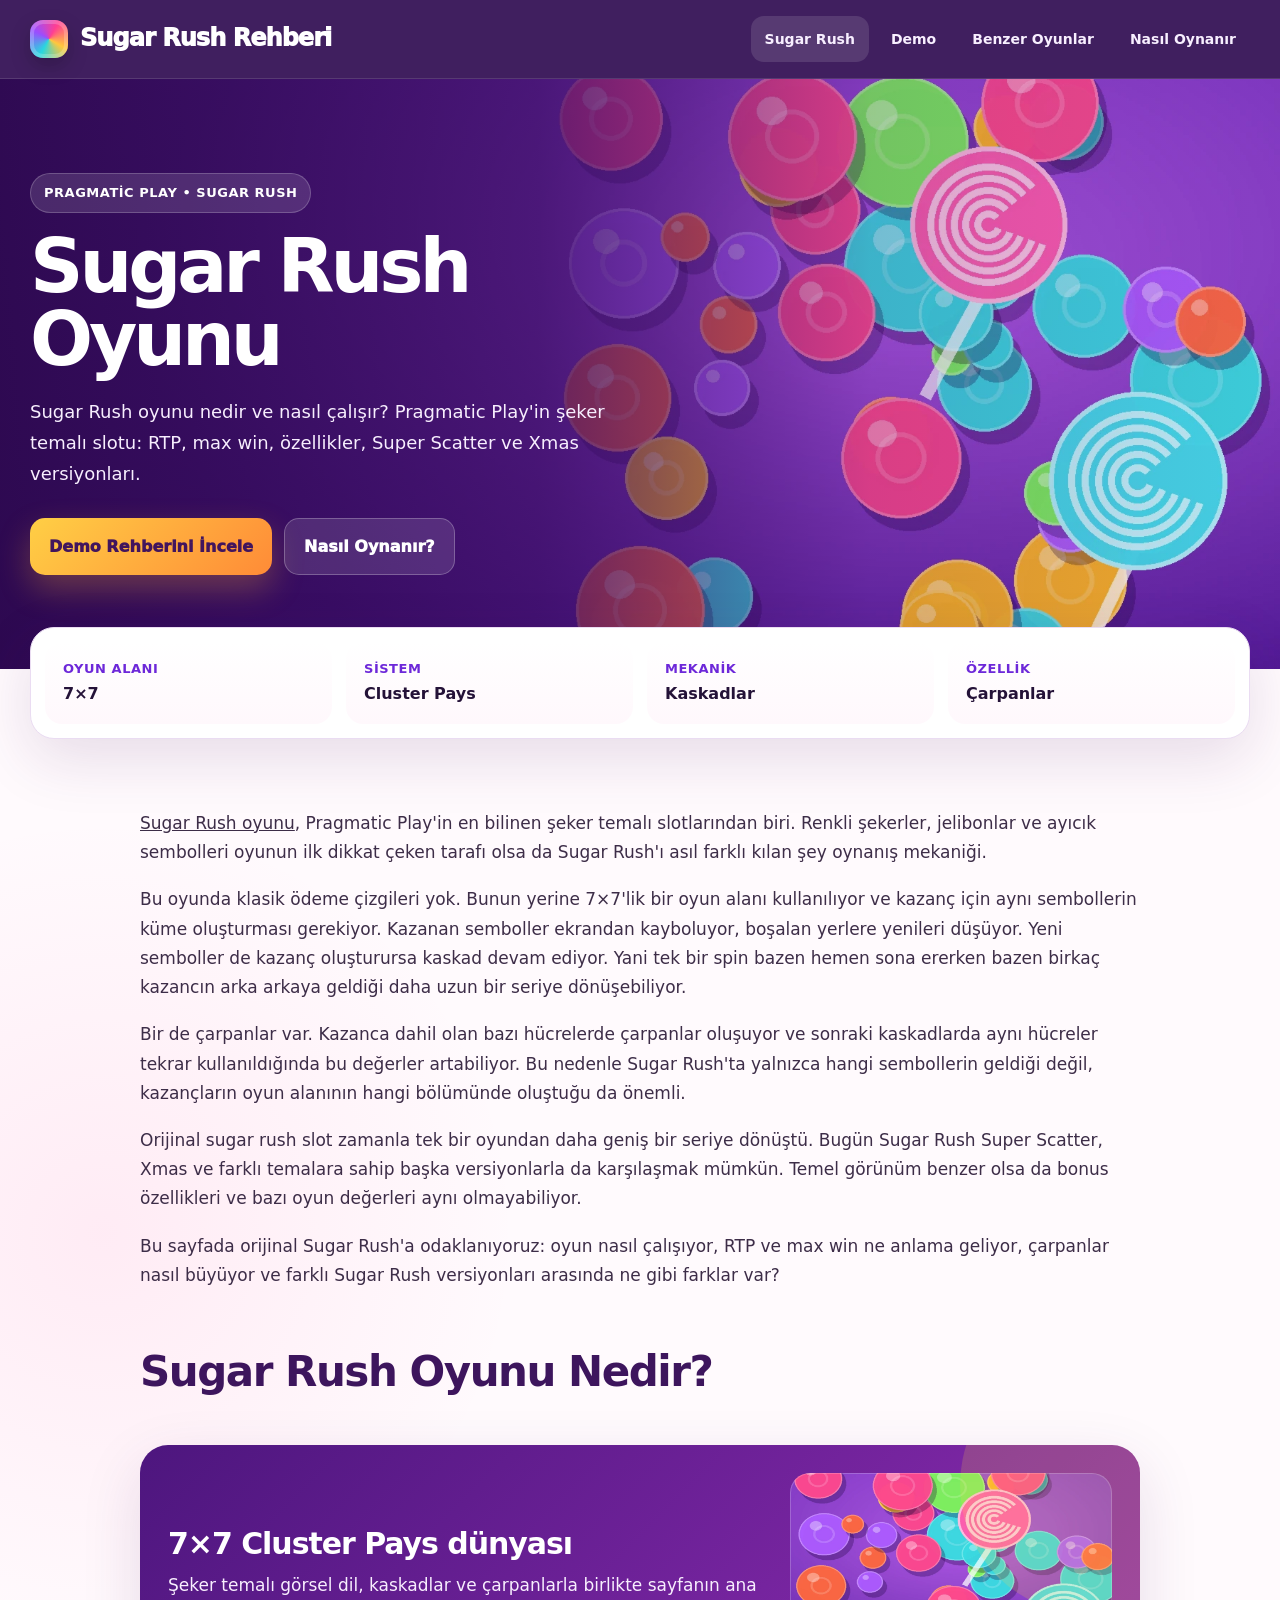
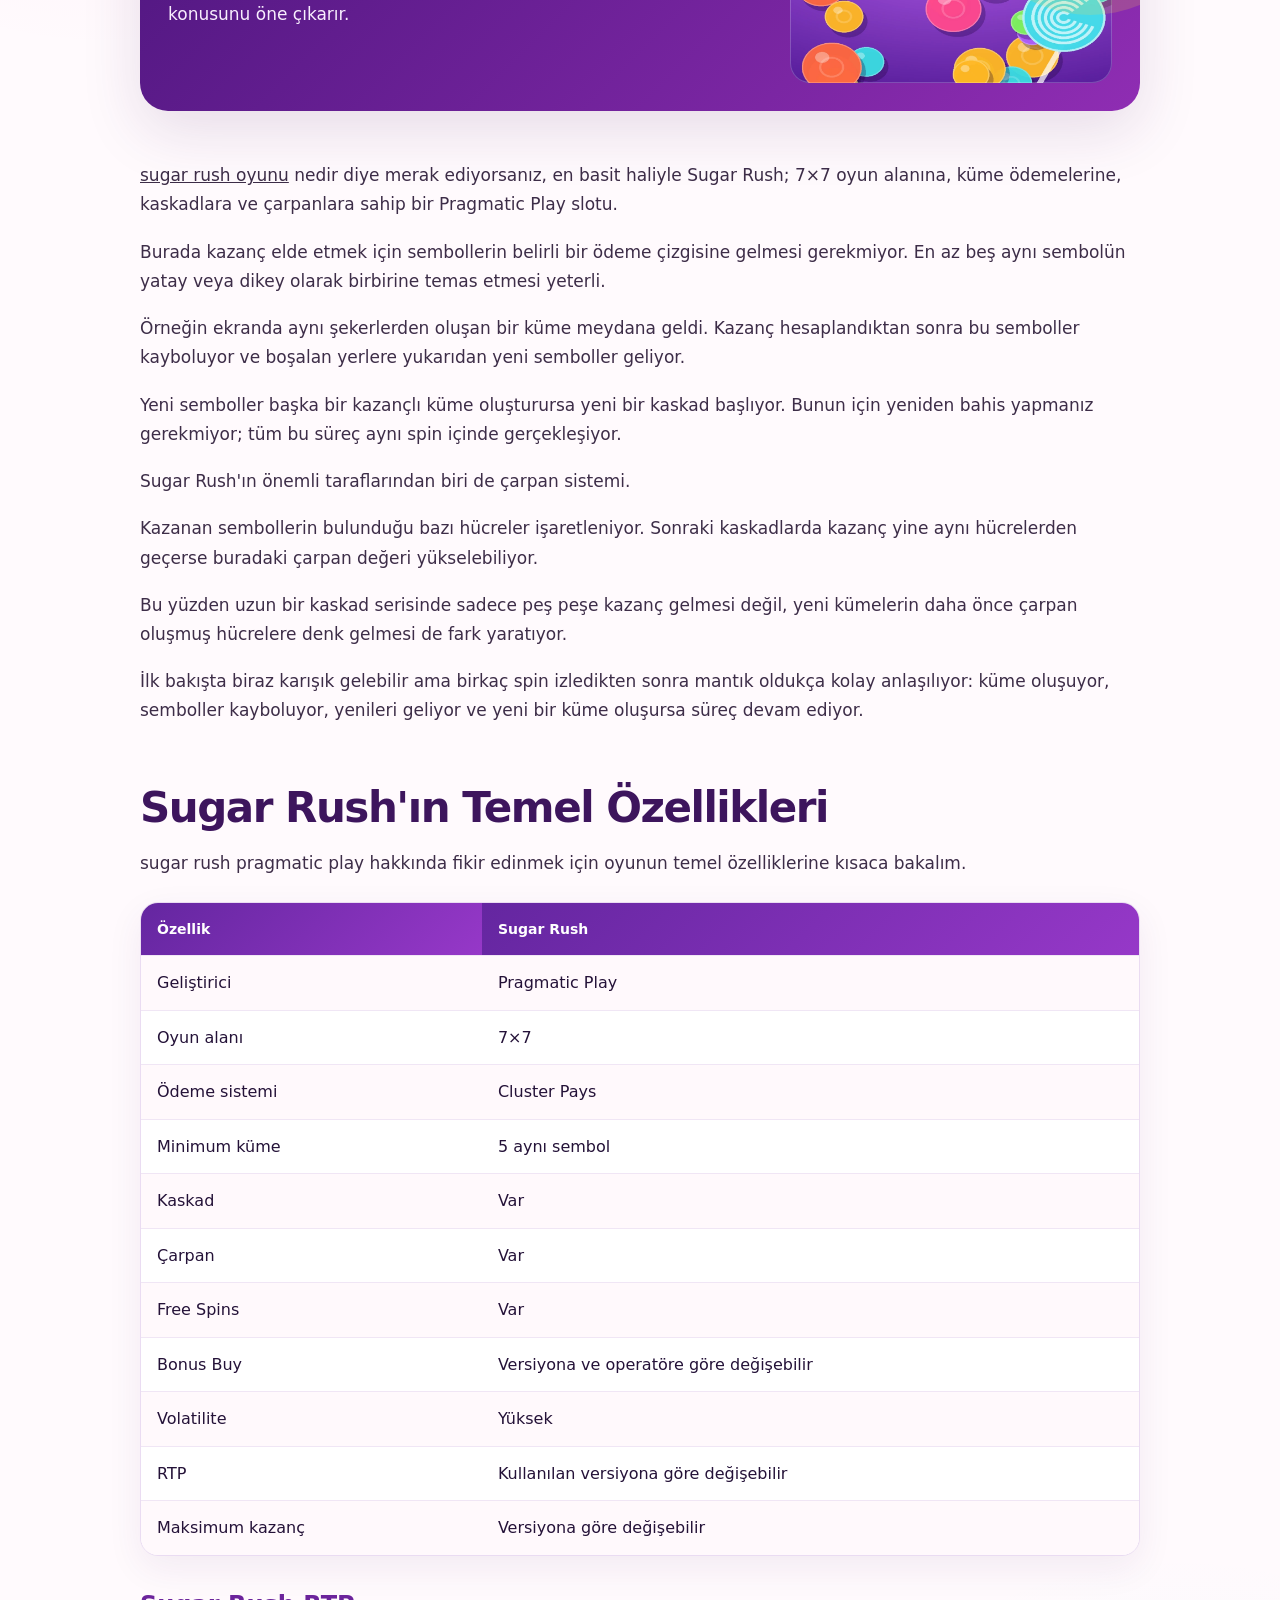
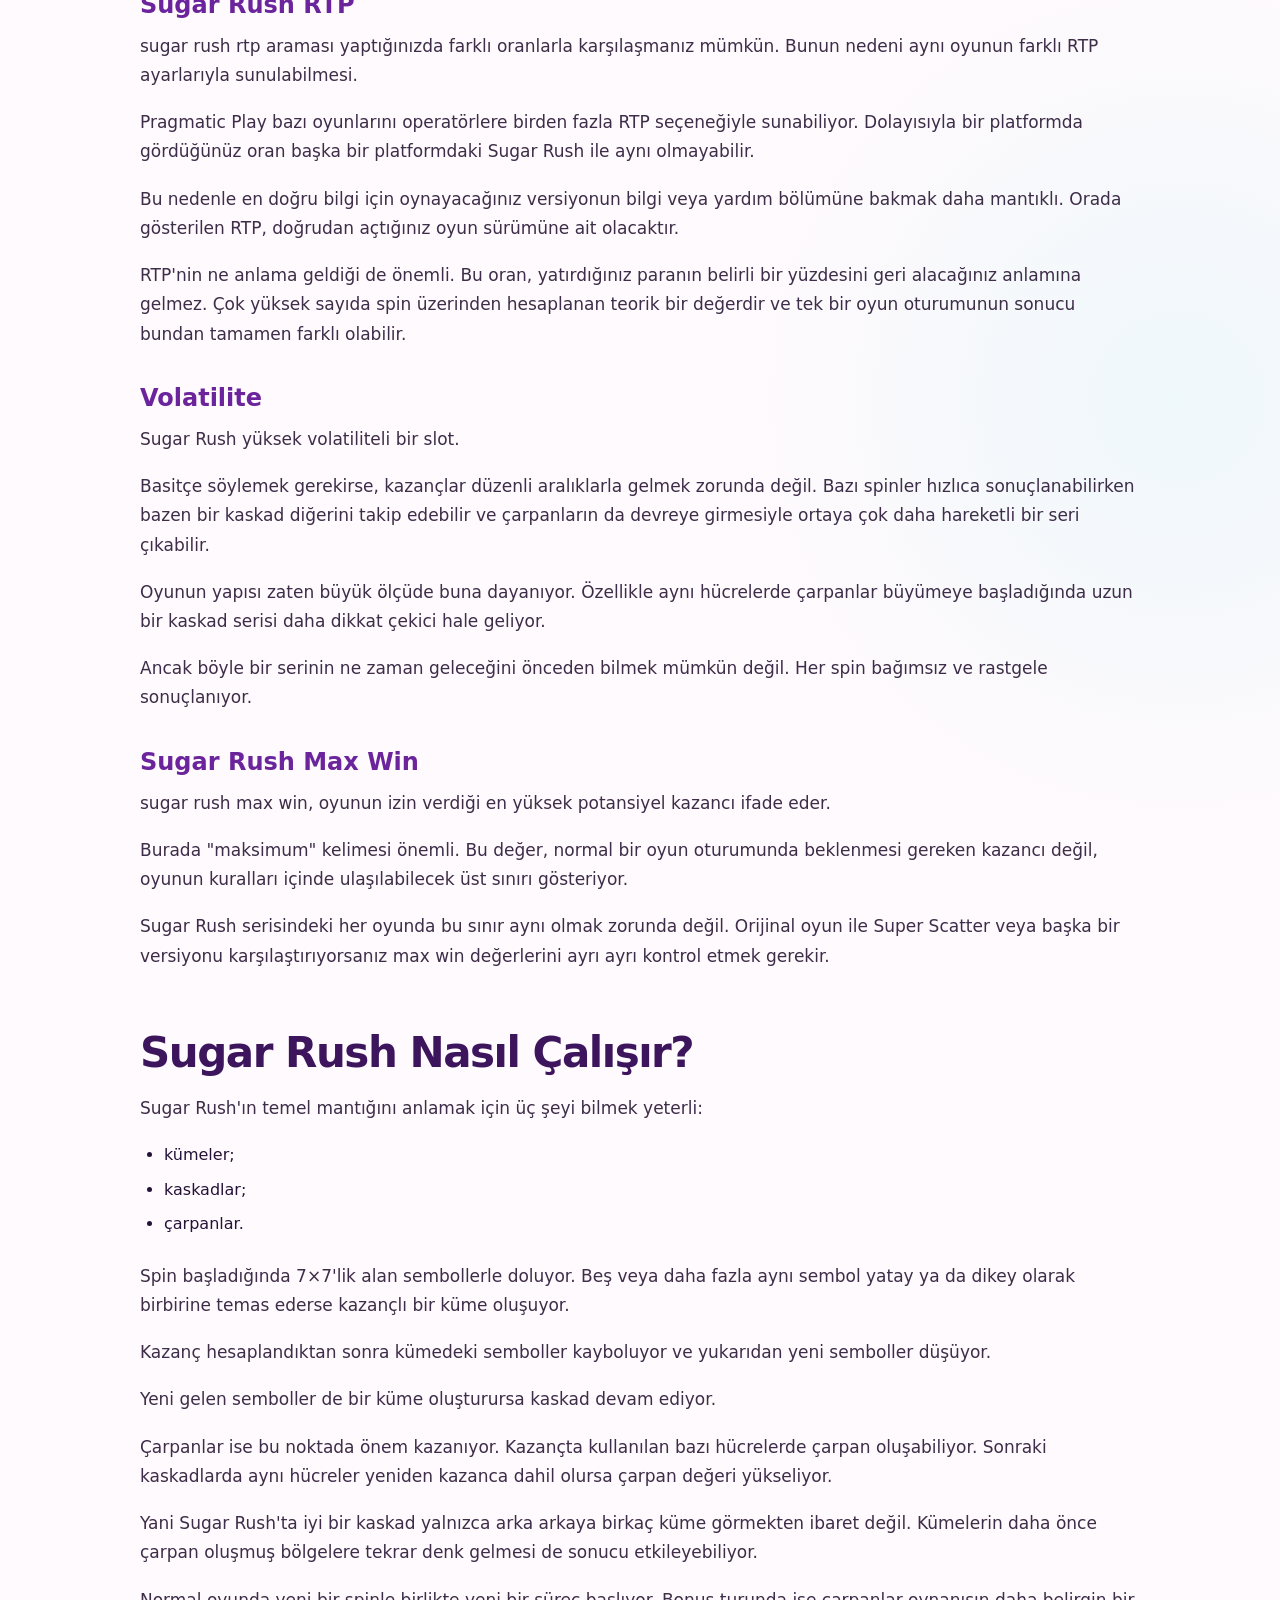
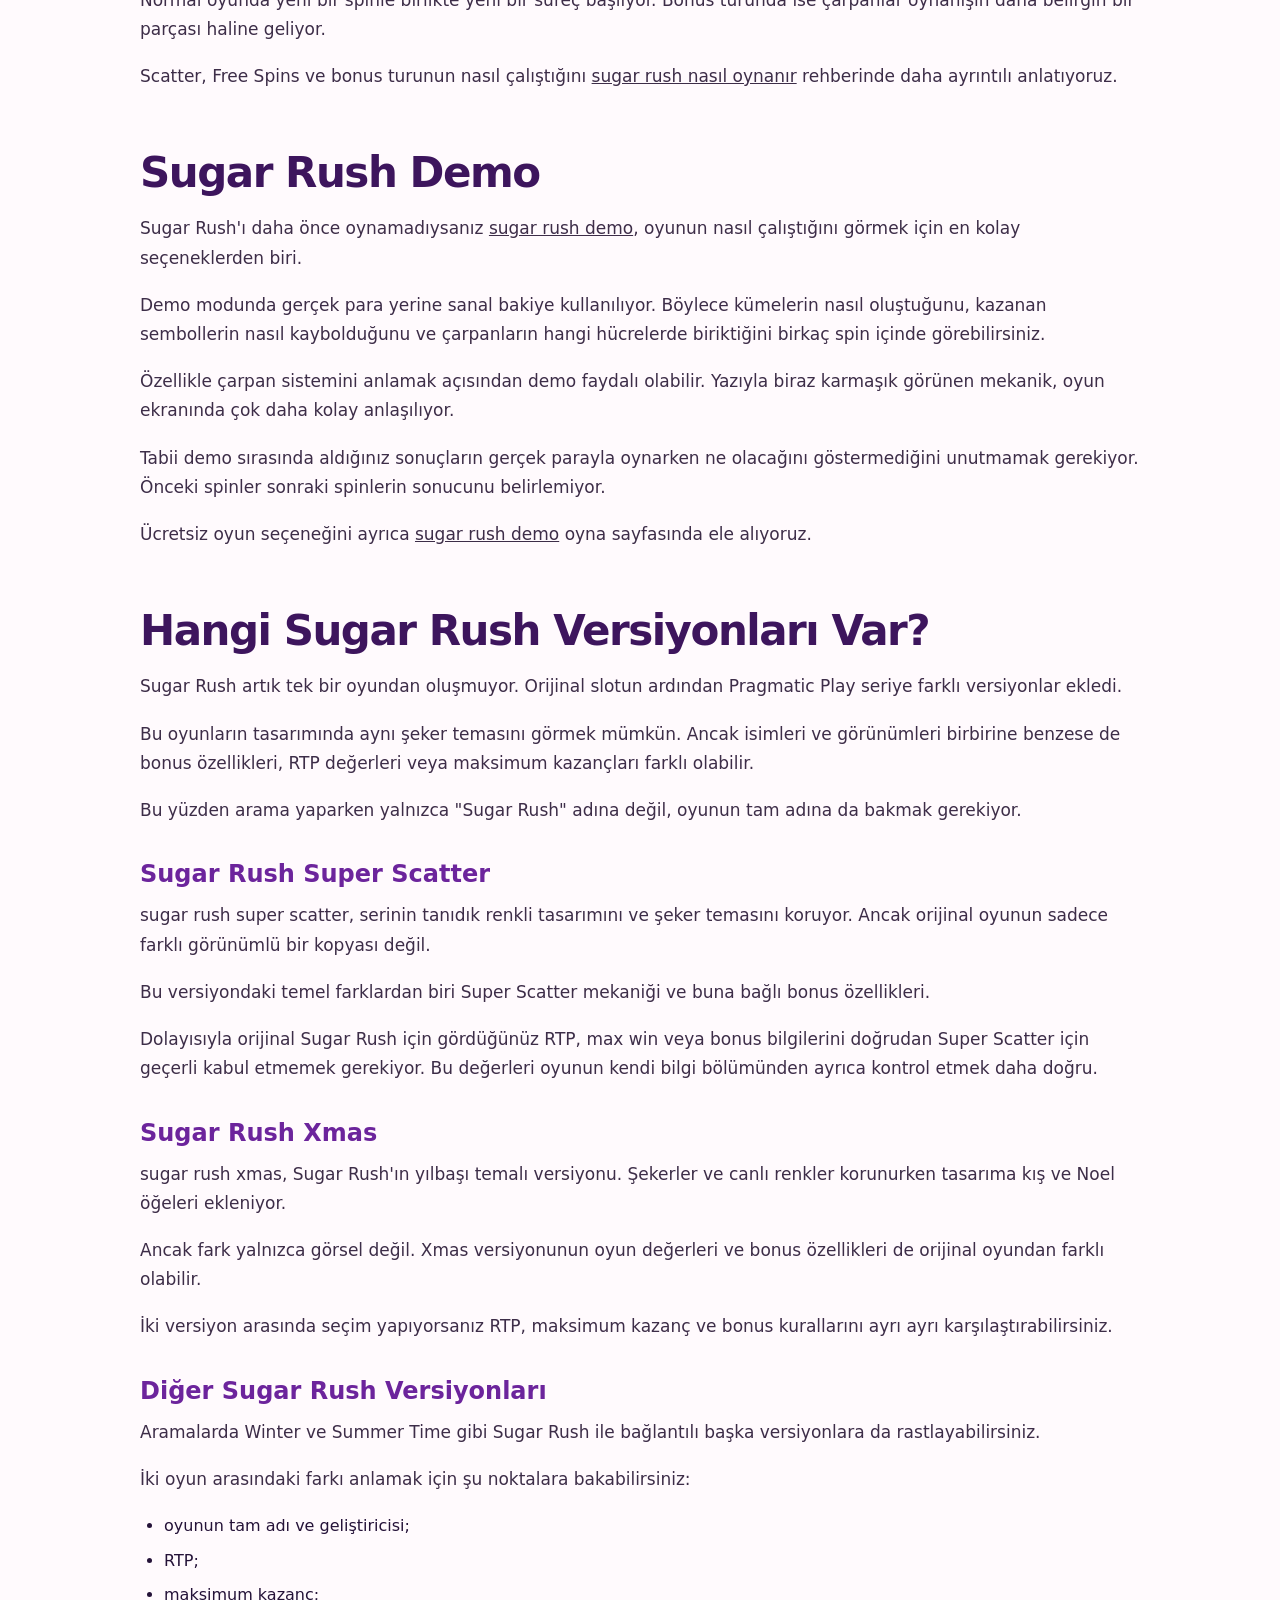
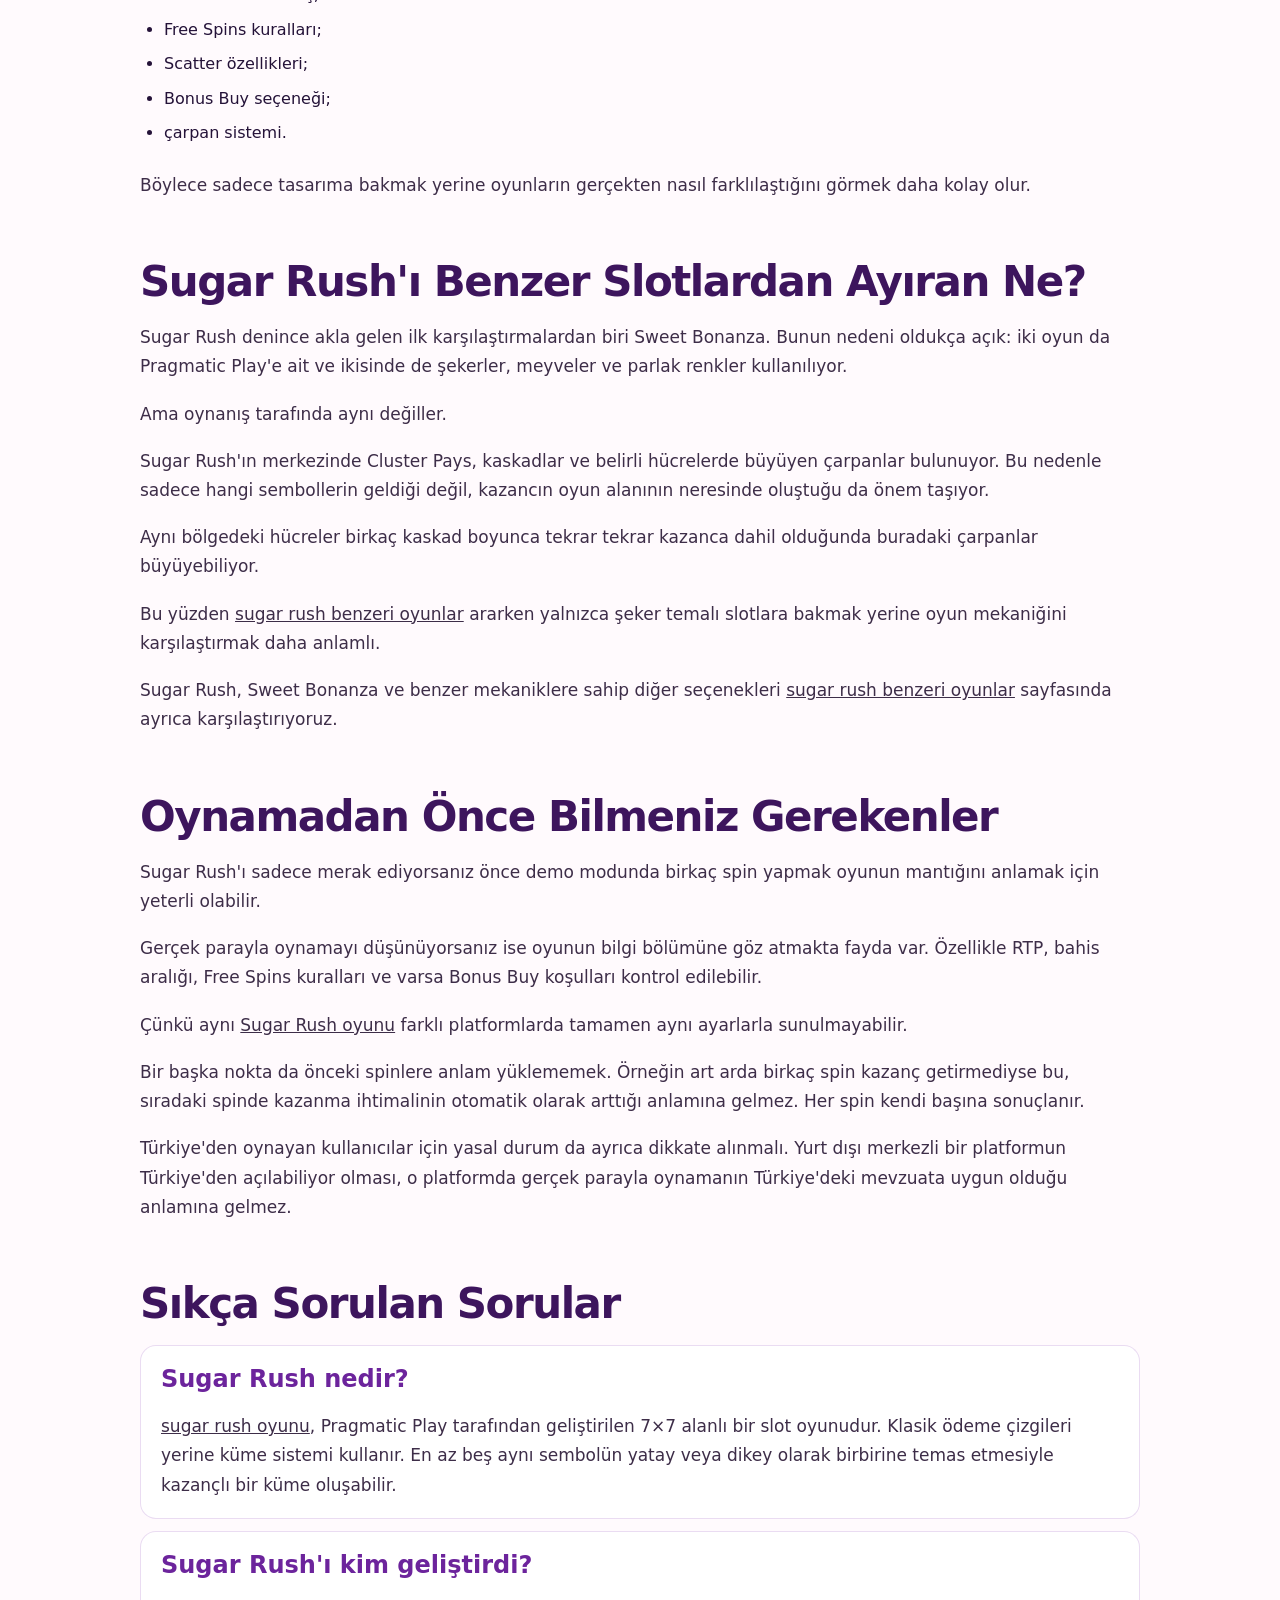
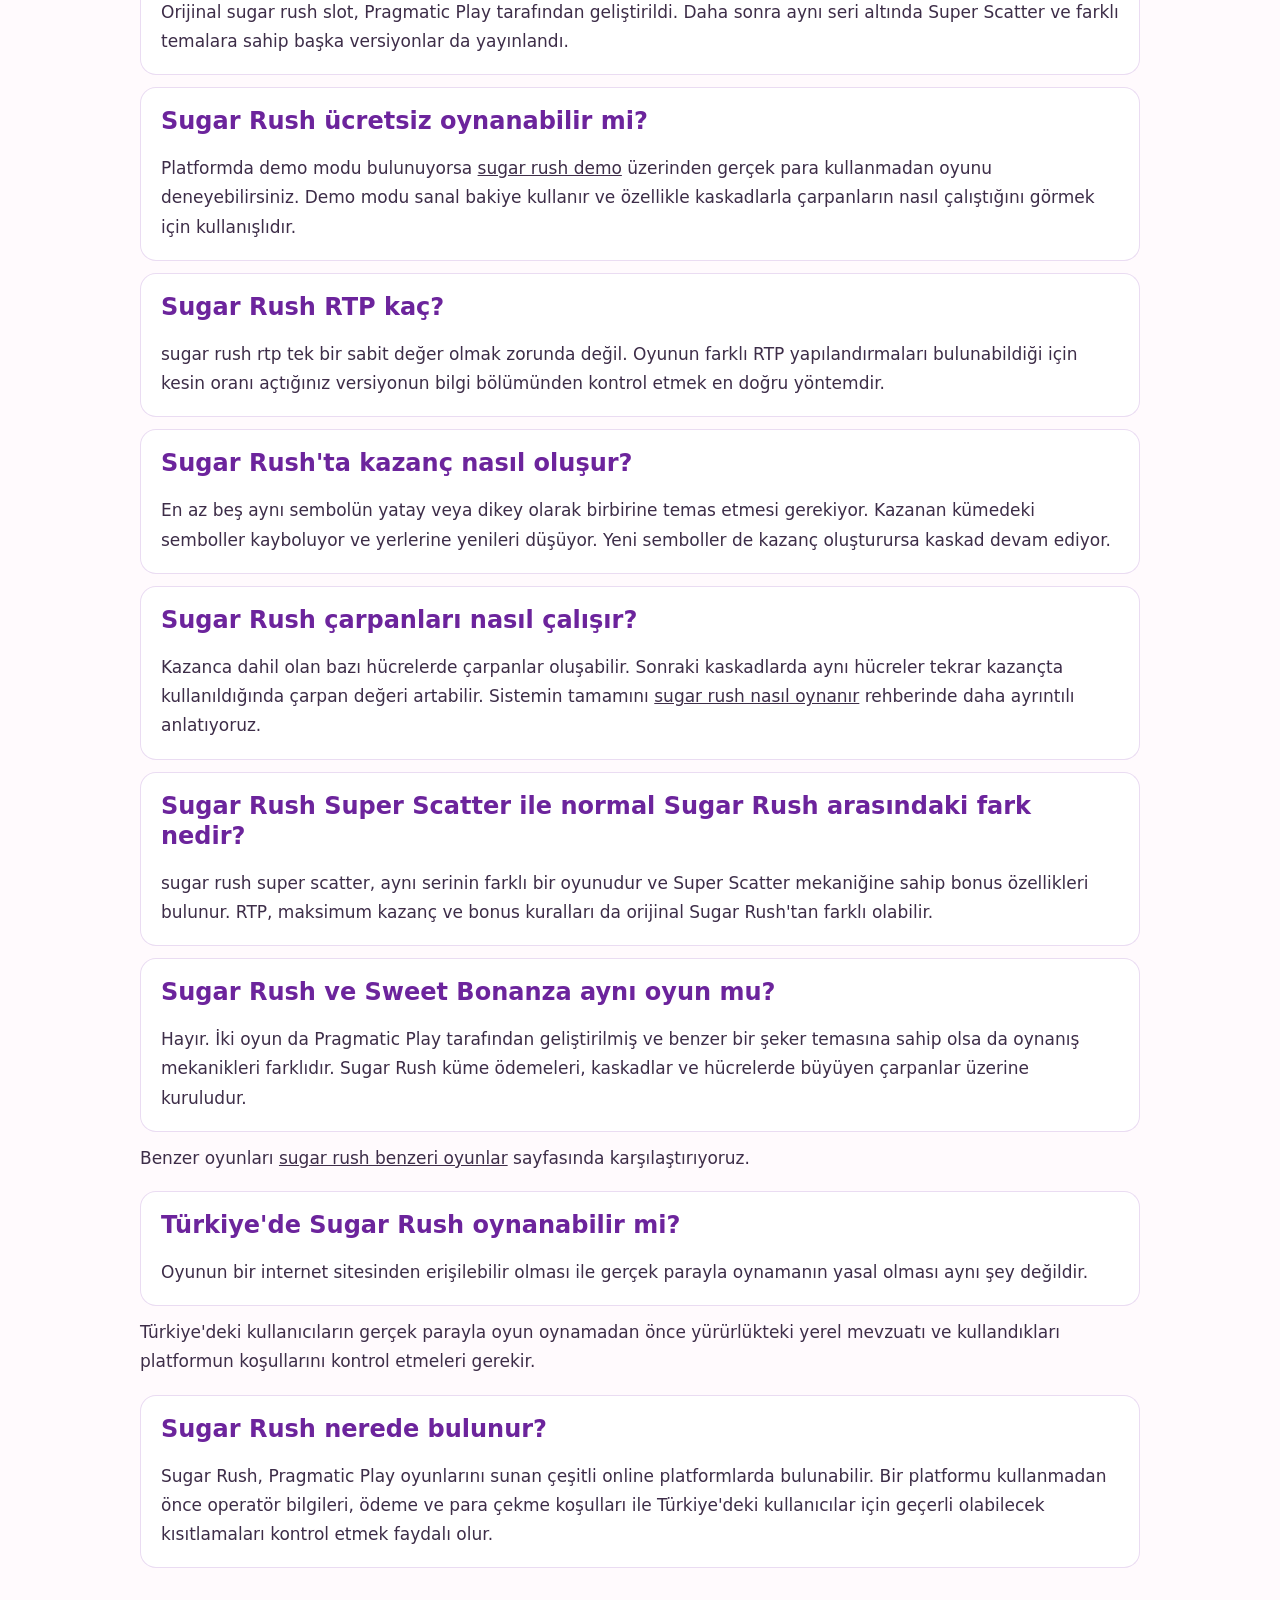
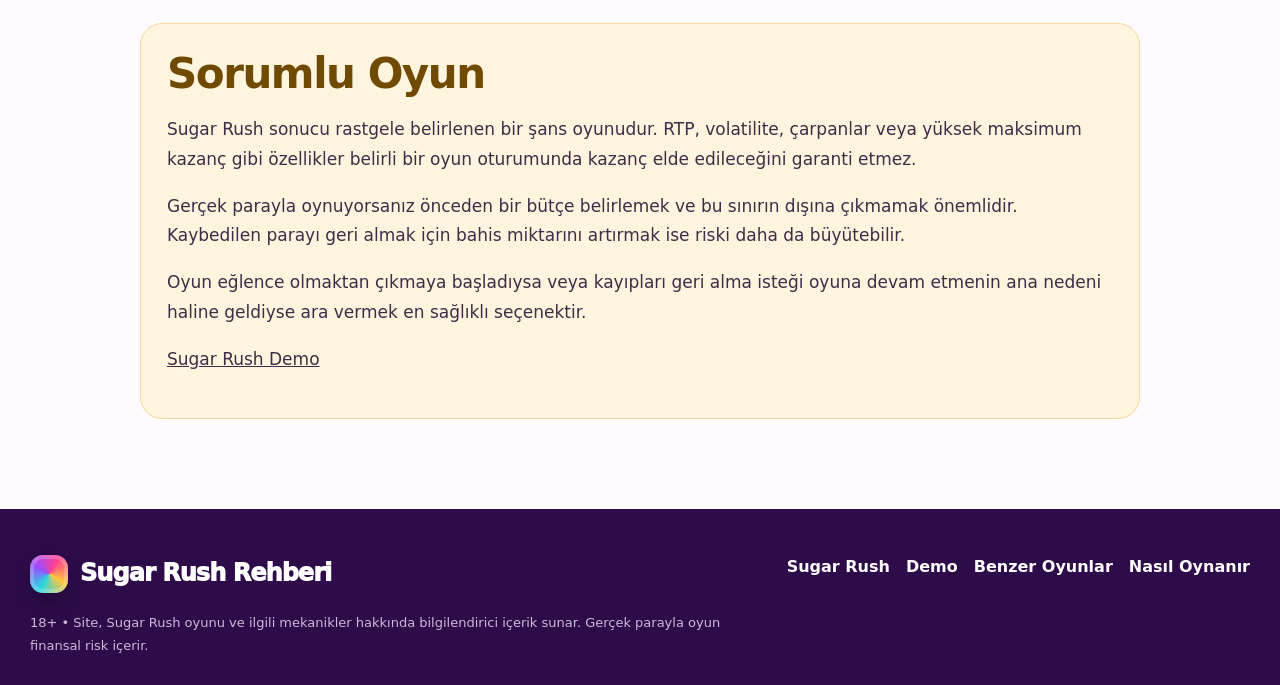
==== TR/index.html @ 0300a9b1 "Site initial" ====
<!doctype html>
<html lang="tr">
<head>
<meta charset="utf-8">
<meta name="viewport" content="width=device-width,initial-scale=1">
<title>Sugar Rush Oyunu: Pragmatic Play Slot İncelemesi ve Özellikleri</title>
<meta name="description" content="Sugar Rush oyunu nedir ve nasıl çalışır? Pragmatic Play&#x27;in şeker temalı slotu: RTP, max win, özellikler, Super Scatter ve Xmas versiyonları.">
<link rel="canonical" href="https://gilerestaurant.com/TR/">
<link rel="stylesheet" href="/assets/css/style.css">
<meta name="theme-color" content="#43116f">
</head>
<body>
<header class="site-header">
 <div class="container nav">
  <a class="brand" href="/TR/"><span class="brand-mark"></span><span>Sugar Rush Rehberi</span></a>
  <button class="menu-btn" aria-label="Menüyü aç">Menü</button>
  <nav class="nav-links"><a class="active" href="/TR/">Sugar Rush</a><a class="" href="/TR/sugar-rush-demo/">Demo</a><a class="" href="/TR/sugar-rush-benzeri-oyunlar/">Benzer Oyunlar</a><a class="" href="/TR/sugar-rush-nasil-oynanir/">Nasıl Oynanır</a></nav>
 </div>
</header>
<section class="hero">
 <div class="container hero-inner">
  <div class="hero-copy">
   <span class="eyebrow">Pragmatic Play • Sugar Rush</span>
   <h1>Sugar Rush Oyunu</h1>
   <p>Sugar Rush oyunu nedir ve nasıl çalışır? Pragmatic Play&#x27;in şeker temalı slotu: RTP, max win, özellikler, Super Scatter ve Xmas versiyonları.</p>
   <div class="hero-actions">
    <a class="btn btn-primary" href="/TR/sugar-rush-demo/">Demo Rehberini İncele</a>
    <a class="btn btn-secondary" href="/TR/sugar-rush-nasil-oynanir/">Nasıl Oynanır?</a>
   </div>
  </div>
 </div>
</section>
<div class="quickbar">
 <div class="container quickgrid">
  <div class="quick"><b>Oyun Alanı</b><span>7×7</span></div>
  <div class="quick"><b>Sistem</b><span>Cluster Pays</span></div>
  <div class="quick"><b>Mekanik</b><span>Kaskadlar</span></div>
  <div class="quick"><b>Özellik</b><span>Çarpanlar</span></div>
 </div>
</div>
<main><div class="container"><article class="content"><p><a href="/TR/">Sugar Rush oyunu</a>, Pragmatic Play&#x27;in en bilinen şeker temalı slotlarından biri. Renkli şekerler, jelibonlar ve ayıcık sembolleri oyunun ilk dikkat çeken tarafı olsa da Sugar Rush&#x27;ı asıl farklı kılan şey oynanış mekaniği.</p>
<p>Bu oyunda klasik ödeme çizgileri yok. Bunun yerine 7×7&#x27;lik bir oyun alanı kullanılıyor ve kazanç için aynı sembollerin küme oluşturması gerekiyor. Kazanan semboller ekrandan kayboluyor, boşalan yerlere yenileri düşüyor. Yeni semboller de kazanç oluşturursa kaskad devam ediyor. Yani tek bir spin bazen hemen sona ererken bazen birkaç kazancın arka arkaya geldiği daha uzun bir seriye dönüşebiliyor.</p>
<p>Bir de çarpanlar var. Kazanca dahil olan bazı hücrelerde çarpanlar oluşuyor ve sonraki kaskadlarda aynı hücreler tekrar kullanıldığında bu değerler artabiliyor. Bu nedenle Sugar Rush&#x27;ta yalnızca hangi sembollerin geldiği değil, kazançların oyun alanının hangi bölümünde oluştuğu da önemli.</p>
<p>Orijinal sugar rush slot zamanla tek bir oyundan daha geniş bir seriye dönüştü. Bugün Sugar Rush Super Scatter, Xmas ve farklı temalara sahip başka versiyonlarla da karşılaşmak mümkün. Temel görünüm benzer olsa da bonus özellikleri ve bazı oyun değerleri aynı olmayabiliyor.</p>
<p>Bu sayfada orijinal Sugar Rush&#x27;a odaklanıyoruz: oyun nasıl çalışıyor, RTP ve max win ne anlama geliyor, çarpanlar nasıl büyüyor ve farklı Sugar Rush versiyonları arasında ne gibi farklar var?</p>
<h2>Sugar Rush Oyunu Nedir?</h2>
<div class="feature-band"><div><h2>7×7 Cluster Pays dünyası</h2><p>Şeker temalı görsel dil, kaskadlar ve çarpanlarla birlikte sayfanın ana konusunu öne çıkarır.</p></div><div class="candy-card" aria-hidden="true"></div></div>
<p><a href="/TR/">sugar rush oyunu</a> nedir diye merak ediyorsanız, en basit haliyle Sugar Rush; 7×7 oyun alanına, küme ödemelerine, kaskadlara ve çarpanlara sahip bir Pragmatic Play slotu.</p>
<p>Burada kazanç elde etmek için sembollerin belirli bir ödeme çizgisine gelmesi gerekmiyor. En az beş aynı sembolün yatay veya dikey olarak birbirine temas etmesi yeterli.</p>
<p>Örneğin ekranda aynı şekerlerden oluşan bir küme meydana geldi. Kazanç hesaplandıktan sonra bu semboller kayboluyor ve boşalan yerlere yukarıdan yeni semboller geliyor.</p>
<p>Yeni semboller başka bir kazançlı küme oluşturursa yeni bir kaskad başlıyor. Bunun için yeniden bahis yapmanız gerekmiyor; tüm bu süreç aynı spin içinde gerçekleşiyor.</p>
<p>Sugar Rush&#x27;ın önemli taraflarından biri de çarpan sistemi.</p>
<p>Kazanan sembollerin bulunduğu bazı hücreler işaretleniyor. Sonraki kaskadlarda kazanç yine aynı hücrelerden geçerse buradaki çarpan değeri yükselebiliyor.</p>
<p>Bu yüzden uzun bir kaskad serisinde sadece peş peşe kazanç gelmesi değil, yeni kümelerin daha önce çarpan oluşmuş hücrelere denk gelmesi de fark yaratıyor.</p>
<p>İlk bakışta biraz karışık gelebilir ama birkaç spin izledikten sonra mantık oldukça kolay anlaşılıyor: küme oluşuyor, semboller kayboluyor, yenileri geliyor ve yeni bir küme oluşursa süreç devam ediyor.</p>
<h2>Sugar Rush&#x27;ın Temel Özellikleri</h2>
<p>sugar rush pragmatic play hakkında fikir edinmek için oyunun temel özelliklerine kısaca bakalım.</p>
<table><tbody><tr><th>Özellik</th><th>Sugar Rush</th></tr><tr><td>Geliştirici</td><td>Pragmatic Play</td></tr><tr><td>Oyun alanı</td><td>7×7</td></tr><tr><td>Ödeme sistemi</td><td>Cluster Pays</td></tr><tr><td>Minimum küme</td><td>5 aynı sembol</td></tr><tr><td>Kaskad</td><td>Var</td></tr><tr><td>Çarpan</td><td>Var</td></tr><tr><td>Free Spins</td><td>Var</td></tr><tr><td>Bonus Buy</td><td>Versiyona ve operatöre göre değişebilir</td></tr><tr><td>Volatilite</td><td>Yüksek</td></tr><tr><td>RTP</td><td>Kullanılan versiyona göre değişebilir</td></tr><tr><td>Maksimum kazanç</td><td>Versiyona göre değişebilir</td></tr></tbody></table>
<h3>Sugar Rush RTP</h3>
<p>sugar rush rtp araması yaptığınızda farklı oranlarla karşılaşmanız mümkün. Bunun nedeni aynı oyunun farklı RTP ayarlarıyla sunulabilmesi.</p>
<p>Pragmatic Play bazı oyunlarını operatörlere birden fazla RTP seçeneğiyle sunabiliyor. Dolayısıyla bir platformda gördüğünüz oran başka bir platformdaki Sugar Rush ile aynı olmayabilir.</p>
<p>Bu nedenle en doğru bilgi için oynayacağınız versiyonun bilgi veya yardım bölümüne bakmak daha mantıklı. Orada gösterilen RTP, doğrudan açtığınız oyun sürümüne ait olacaktır.</p>
<p>RTP&#x27;nin ne anlama geldiği de önemli. Bu oran, yatırdığınız paranın belirli bir yüzdesini geri alacağınız anlamına gelmez. Çok yüksek sayıda spin üzerinden hesaplanan teorik bir değerdir ve tek bir oyun oturumunun sonucu bundan tamamen farklı olabilir.</p>
<h3>Volatilite</h3>
<p>Sugar Rush yüksek volatiliteli bir slot.</p>
<p>Basitçe söylemek gerekirse, kazançlar düzenli aralıklarla gelmek zorunda değil. Bazı spinler hızlıca sonuçlanabilirken bazen bir kaskad diğerini takip edebilir ve çarpanların da devreye girmesiyle ortaya çok daha hareketli bir seri çıkabilir.</p>
<p>Oyunun yapısı zaten büyük ölçüde buna dayanıyor. Özellikle aynı hücrelerde çarpanlar büyümeye başladığında uzun bir kaskad serisi daha dikkat çekici hale geliyor.</p>
<p>Ancak böyle bir serinin ne zaman geleceğini önceden bilmek mümkün değil. Her spin bağımsız ve rastgele sonuçlanıyor.</p>
<h3>Sugar Rush Max Win</h3>
<p>sugar rush max win, oyunun izin verdiği en yüksek potansiyel kazancı ifade eder.</p>
<p>Burada &quot;maksimum&quot; kelimesi önemli. Bu değer, normal bir oyun oturumunda beklenmesi gereken kazancı değil, oyunun kuralları içinde ulaşılabilecek üst sınırı gösteriyor.</p>
<p>Sugar Rush serisindeki her oyunda bu sınır aynı olmak zorunda değil. Orijinal oyun ile Super Scatter veya başka bir versiyonu karşılaştırıyorsanız max win değerlerini ayrı ayrı kontrol etmek gerekir.</p>
<h2>Sugar Rush Nasıl Çalışır?</h2>
<p>Sugar Rush&#x27;ın temel mantığını anlamak için üç şeyi bilmek yeterli:</p>
<ul>
<li>kümeler;</li>
<li>kaskadlar;</li>
<li>çarpanlar.</li>
</ul>
<p>Spin başladığında 7×7&#x27;lik alan sembollerle doluyor. Beş veya daha fazla aynı sembol yatay ya da dikey olarak birbirine temas ederse kazançlı bir küme oluşuyor.</p>
<p>Kazanç hesaplandıktan sonra kümedeki semboller kayboluyor ve yukarıdan yeni semboller düşüyor.</p>
<p>Yeni gelen semboller de bir küme oluşturursa kaskad devam ediyor.</p>
<p>Çarpanlar ise bu noktada önem kazanıyor. Kazançta kullanılan bazı hücrelerde çarpan oluşabiliyor. Sonraki kaskadlarda aynı hücreler yeniden kazanca dahil olursa çarpan değeri yükseliyor.</p>
<p>Yani Sugar Rush&#x27;ta iyi bir kaskad yalnızca arka arkaya birkaç küme görmekten ibaret değil. Kümelerin daha önce çarpan oluşmuş bölgelere tekrar denk gelmesi de sonucu etkileyebiliyor.</p>
<p>Normal oyunda yeni bir spinle birlikte yeni bir süreç başlıyor. Bonus turunda ise çarpanlar oynanışın daha belirgin bir parçası haline geliyor.</p>
<p>Scatter, Free Spins ve bonus turunun nasıl çalıştığını <a href="/TR/sugar-rush-nasil-oynanir/">sugar rush nasıl oynanır</a> rehberinde daha ayrıntılı anlatıyoruz.</p>
<h2>Sugar Rush Demo</h2>
<p>Sugar Rush&#x27;ı daha önce oynamadıysanız <a href="/TR/sugar-rush-demo/">sugar rush demo</a>, oyunun nasıl çalıştığını görmek için en kolay seçeneklerden biri.</p>
<p>Demo modunda gerçek para yerine sanal bakiye kullanılıyor. Böylece kümelerin nasıl oluştuğunu, kazanan sembollerin nasıl kaybolduğunu ve çarpanların hangi hücrelerde biriktiğini birkaç spin içinde görebilirsiniz.</p>
<p>Özellikle çarpan sistemini anlamak açısından demo faydalı olabilir. Yazıyla biraz karmaşık görünen mekanik, oyun ekranında çok daha kolay anlaşılıyor.</p>
<p>Tabii demo sırasında aldığınız sonuçların gerçek parayla oynarken ne olacağını göstermediğini unutmamak gerekiyor. Önceki spinler sonraki spinlerin sonucunu belirlemiyor.</p>
<p>Ücretsiz oyun seçeneğini ayrıca <a href="/TR/sugar-rush-demo/"><a href="/TR/sugar-rush-demo/">sugar rush demo</a> oyna</a> sayfasında ele alıyoruz.</p>
<h2>Hangi Sugar Rush Versiyonları Var?</h2>
<p>Sugar Rush artık tek bir oyundan oluşmuyor. Orijinal slotun ardından Pragmatic Play seriye farklı versiyonlar ekledi.</p>
<p>Bu oyunların tasarımında aynı şeker temasını görmek mümkün. Ancak isimleri ve görünümleri birbirine benzese de bonus özellikleri, RTP değerleri veya maksimum kazançları farklı olabilir.</p>
<p>Bu yüzden arama yaparken yalnızca &quot;Sugar Rush&quot; adına değil, oyunun tam adına da bakmak gerekiyor.</p>
<h3>Sugar Rush Super Scatter</h3>
<p>sugar rush super scatter, serinin tanıdık renkli tasarımını ve şeker temasını koruyor. Ancak orijinal oyunun sadece farklı görünümlü bir kopyası değil.</p>
<p>Bu versiyondaki temel farklardan biri Super Scatter mekaniği ve buna bağlı bonus özellikleri.</p>
<p>Dolayısıyla orijinal Sugar Rush için gördüğünüz RTP, max win veya bonus bilgilerini doğrudan Super Scatter için geçerli kabul etmemek gerekiyor. Bu değerleri oyunun kendi bilgi bölümünden ayrıca kontrol etmek daha doğru.</p>
<h3>Sugar Rush Xmas</h3>
<p>sugar rush xmas, Sugar Rush&#x27;ın yılbaşı temalı versiyonu. Şekerler ve canlı renkler korunurken tasarıma kış ve Noel öğeleri ekleniyor.</p>
<p>Ancak fark yalnızca görsel değil. Xmas versiyonunun oyun değerleri ve bonus özellikleri de orijinal oyundan farklı olabilir.</p>
<p>İki versiyon arasında seçim yapıyorsanız RTP, maksimum kazanç ve bonus kurallarını ayrı ayrı karşılaştırabilirsiniz.</p>
<h3>Diğer Sugar Rush Versiyonları</h3>
<p>Aramalarda Winter ve Summer Time gibi Sugar Rush ile bağlantılı başka versiyonlara da rastlayabilirsiniz.</p>
<p>İki oyun arasındaki farkı anlamak için şu noktalara bakabilirsiniz:</p>
<ul>
<li>oyunun tam adı ve geliştiricisi;</li>
<li>RTP;</li>
<li>maksimum kazanç;</li>
<li>Free Spins kuralları;</li>
<li>Scatter özellikleri;</li>
<li>Bonus Buy seçeneği;</li>
<li>çarpan sistemi.</li>
</ul>
<p>Böylece sadece tasarıma bakmak yerine oyunların gerçekten nasıl farklılaştığını görmek daha kolay olur.</p>
<h2>Sugar Rush&#x27;ı Benzer Slotlardan Ayıran Ne?</h2>
<p>Sugar Rush denince akla gelen ilk karşılaştırmalardan biri Sweet Bonanza. Bunun nedeni oldukça açık: iki oyun da Pragmatic Play&#x27;e ait ve ikisinde de şekerler, meyveler ve parlak renkler kullanılıyor.</p>
<p>Ama oynanış tarafında aynı değiller.</p>
<p>Sugar Rush&#x27;ın merkezinde Cluster Pays, kaskadlar ve belirli hücrelerde büyüyen çarpanlar bulunuyor. Bu nedenle sadece hangi sembollerin geldiği değil, kazancın oyun alanının neresinde oluştuğu da önem taşıyor.</p>
<p>Aynı bölgedeki hücreler birkaç kaskad boyunca tekrar tekrar kazanca dahil olduğunda buradaki çarpanlar büyüyebiliyor.</p>
<p>Bu yüzden <a href="/TR/sugar-rush-benzeri-oyunlar/">sugar rush benzeri oyunlar</a> ararken yalnızca şeker temalı slotlara bakmak yerine oyun mekaniğini karşılaştırmak daha anlamlı.</p>
<p>Sugar Rush, Sweet Bonanza ve benzer mekaniklere sahip diğer seçenekleri <a href="/TR/sugar-rush-benzeri-oyunlar/">sugar rush benzeri oyunlar</a> sayfasında ayrıca karşılaştırıyoruz.</p>
<h2>Oynamadan Önce Bilmeniz Gerekenler</h2>
<p>Sugar Rush&#x27;ı sadece merak ediyorsanız önce demo modunda birkaç spin yapmak oyunun mantığını anlamak için yeterli olabilir.</p>
<p>Gerçek parayla oynamayı düşünüyorsanız ise oyunun bilgi bölümüne göz atmakta fayda var. Özellikle RTP, bahis aralığı, Free Spins kuralları ve varsa Bonus Buy koşulları kontrol edilebilir.</p>
<p>Çünkü aynı <a href="/TR/">Sugar Rush oyunu</a> farklı platformlarda tamamen aynı ayarlarla sunulmayabilir.</p>
<p>Bir başka nokta da önceki spinlere anlam yüklememek. Örneğin art arda birkaç spin kazanç getirmediyse bu, sıradaki spinde kazanma ihtimalinin otomatik olarak arttığı anlamına gelmez. Her spin kendi başına sonuçlanır.</p>
<p>Türkiye&#x27;den oynayan kullanıcılar için yasal durum da ayrıca dikkate alınmalı. Yurt dışı merkezli bir platformun Türkiye&#x27;den açılabiliyor olması, o platformda gerçek parayla oynamanın Türkiye&#x27;deki mevzuata uygun olduğu anlamına gelmez.</p>
<section class="faq"><h2>Sıkça Sorulan Sorular</h2>
<h3>Sugar Rush nedir?</h3>
<p><a href="/TR/">sugar rush oyunu</a>, Pragmatic Play tarafından geliştirilen 7×7 alanlı bir slot oyunudur. Klasik ödeme çizgileri yerine küme sistemi kullanır. En az beş aynı sembolün yatay veya dikey olarak birbirine temas etmesiyle kazançlı bir küme oluşabilir.</p>
<h3>Sugar Rush&#x27;ı kim geliştirdi?</h3>
<p>Orijinal sugar rush slot, Pragmatic Play tarafından geliştirildi. Daha sonra aynı seri altında Super Scatter ve farklı temalara sahip başka versiyonlar da yayınlandı.</p>
<h3>Sugar Rush ücretsiz oynanabilir mi?</h3>
<p>Platformda demo modu bulunuyorsa <a href="/TR/sugar-rush-demo/">sugar rush demo</a> üzerinden gerçek para kullanmadan oyunu deneyebilirsiniz. Demo modu sanal bakiye kullanır ve özellikle kaskadlarla çarpanların nasıl çalıştığını görmek için kullanışlıdır.</p>
<h3>Sugar Rush RTP kaç?</h3>
<p>sugar rush rtp tek bir sabit değer olmak zorunda değil. Oyunun farklı RTP yapılandırmaları bulunabildiği için kesin oranı açtığınız versiyonun bilgi bölümünden kontrol etmek en doğru yöntemdir.</p>
<h3>Sugar Rush&#x27;ta kazanç nasıl oluşur?</h3>
<p>En az beş aynı sembolün yatay veya dikey olarak birbirine temas etmesi gerekiyor. Kazanan kümedeki semboller kayboluyor ve yerlerine yenileri düşüyor. Yeni semboller de kazanç oluşturursa kaskad devam ediyor.</p>
<h3>Sugar Rush çarpanları nasıl çalışır?</h3>
<p>Kazanca dahil olan bazı hücrelerde çarpanlar oluşabilir. Sonraki kaskadlarda aynı hücreler tekrar kazançta kullanıldığında çarpan değeri artabilir. Sistemin tamamını <a href="/TR/sugar-rush-nasil-oynanir/">sugar rush nasıl oynanır</a> rehberinde daha ayrıntılı anlatıyoruz.</p>
<h3>Sugar Rush Super Scatter ile normal Sugar Rush arasındaki fark nedir?</h3>
<p>sugar rush super scatter, aynı serinin farklı bir oyunudur ve Super Scatter mekaniğine sahip bonus özellikleri bulunur. RTP, maksimum kazanç ve bonus kuralları da orijinal Sugar Rush&#x27;tan farklı olabilir.</p>
<h3>Sugar Rush ve Sweet Bonanza aynı oyun mu?</h3>
<p>Hayır. İki oyun da Pragmatic Play tarafından geliştirilmiş ve benzer bir şeker temasına sahip olsa da oynanış mekanikleri farklıdır. Sugar Rush küme ödemeleri, kaskadlar ve hücrelerde büyüyen çarpanlar üzerine kuruludur.</p>
<p>Benzer oyunları <a href="/TR/sugar-rush-benzeri-oyunlar/">sugar rush benzeri oyunlar</a> sayfasında karşılaştırıyoruz.</p>
<h3>Türkiye&#x27;de Sugar Rush oynanabilir mi?</h3>
<p>Oyunun bir internet sitesinden erişilebilir olması ile gerçek parayla oynamanın yasal olması aynı şey değildir.</p>
<p>Türkiye&#x27;deki kullanıcıların gerçek parayla oyun oynamadan önce yürürlükteki yerel mevzuatı ve kullandıkları platformun koşullarını kontrol etmeleri gerekir.</p>
<h3>Sugar Rush nerede bulunur?</h3>
<p>Sugar Rush, Pragmatic Play oyunlarını sunan çeşitli online platformlarda bulunabilir. Bir platformu kullanmadan önce operatör bilgileri, ödeme ve para çekme koşulları ile Türkiye&#x27;deki kullanıcılar için geçerli olabilecek kısıtlamaları kontrol etmek faydalı olur.</p>
</section>
<section class="responsible"><h2>Sorumlu Oyun</h2>
<p>Sugar Rush sonucu rastgele belirlenen bir şans oyunudur. RTP, volatilite, çarpanlar veya yüksek maksimum kazanç gibi özellikler belirli bir oyun oturumunda kazanç elde edileceğini garanti etmez.</p>
<p>Gerçek parayla oynuyorsanız önceden bir bütçe belirlemek ve bu sınırın dışına çıkmamak önemlidir. Kaybedilen parayı geri almak için bahis miktarını artırmak ise riski daha da büyütebilir.</p>
<p>Oyun eğlence olmaktan çıkmaya başladıysa veya kayıpları geri alma isteği oyuna devam etmenin ana nedeni haline geldiyse ara vermek en sağlıklı seçenektir.</p>
<p><a href="/TR/sugar-rush-demo/">Sugar Rush Demo</a></p>
</section></article></div></main>
<footer class="site-footer">
 <div class="container footer-grid">
  <div>
   <a class="brand" href="/TR/"><span class="brand-mark"></span><span>Sugar Rush Rehberi</span></a>
   <div class="footer-note">18+ • Site, Sugar Rush oyunu ve ilgili mekanikler hakkında bilgilendirici içerik sunar. Gerçek parayla oyun finansal risk içerir.</div>
  </div>
  <nav class="footer-nav"><a href="/TR/">Sugar Rush</a><a href="/TR/sugar-rush-demo/">Demo</a><a href="/TR/sugar-rush-benzeri-oyunlar/">Benzer Oyunlar</a><a href="/TR/sugar-rush-nasil-oynanir/">Nasıl Oynanır</a></nav>
 </div>
</footer>
<script src="/assets/js/main.js"></script>
</body></html>
---- assets/css/style.css ----
:root{
  --ink:#241238;--muted:#725f82;--paper:#fffafd;--panel:#ffffff;
  --purple:#6d28d9;--purple2:#9b4dff;--pink:#ff3f91;--cyan:#28d7df;
  --yellow:#ffc83d;--line:#eadcf2;--shadow:0 20px 60px rgba(66,26,95,.13);
  --radius:26px;--container:1220px;
}
*{box-sizing:border-box} html{scroll-behavior:smooth}
body{margin:0;font-family:Inter,ui-sans-serif,system-ui,-apple-system,BlinkMacSystemFont,"Segoe UI",sans-serif;color:var(--ink);background:
radial-gradient(circle at 8% 12%,rgba(255,63,145,.08),transparent 26rem),
radial-gradient(circle at 92% 35%,rgba(40,215,223,.08),transparent 28rem),#fffafd;line-height:1.72}
a{color:inherit} img{max-width:100%;display:block}
.container{width:min(calc(100% - 48px),var(--container));margin-inline:auto}
.site-header{position:sticky;top:0;z-index:50;background:rgba(48,12,82,.92);backdrop-filter:blur(18px);border-bottom:1px solid rgba(255,255,255,.12)}
.nav{height:78px;display:flex;align-items:center;gap:28px}
.brand{display:flex;align-items:center;gap:12px;text-decoration:none;color:#fff;font-weight:950;letter-spacing:-.04em;font-size:24px;white-space:nowrap}
.brand-mark{width:38px;height:38px;border-radius:13px;background:conic-gradient(from 30deg,var(--pink),var(--yellow),var(--cyan),var(--purple2),var(--pink));box-shadow:inset 0 0 0 4px rgba(255,255,255,.2),0 8px 20px rgba(0,0,0,.22)}
.nav-links{margin-left:auto;display:flex;gap:8px;align-items:center}
.nav-links a{color:#f8efff;text-decoration:none;font-weight:800;font-size:14px;padding:11px 14px;border-radius:13px}
.nav-links a:hover,.nav-links a.active{background:rgba(255,255,255,.12)}
.menu-btn{display:none;margin-left:auto;background:#fff;color:#54207e;border:0;border-radius:12px;padding:10px 13px;font-weight:900}
.hero{position:relative;min-height:590px;background:#4f1684 url('../images/sugar-rush-hero.webp') center/cover no-repeat;color:#fff;overflow:hidden}
.hero:after{content:"";position:absolute;inset:0;background:linear-gradient(90deg,rgba(43,8,76,.93) 0%,rgba(58,13,99,.78) 42%,rgba(58,13,99,.18) 68%,rgba(58,13,99,.05))}
.hero-inner{position:relative;z-index:2;min-height:590px;display:flex;align-items:center}
.hero-copy{max-width:670px;padding:76px 0}
.eyebrow{display:inline-flex;align-items:center;gap:8px;background:rgba(255,255,255,.13);border:1px solid rgba(255,255,255,.2);padding:8px 13px;border-radius:999px;font-weight:900;font-size:13px;letter-spacing:.04em;text-transform:uppercase}
h1{font-size:clamp(42px,5.8vw,76px);line-height:.98;letter-spacing:-.055em;margin:18px 0 20px;text-wrap:balance}
.hero p{font-size:18px;max-width:610px;color:#f7eefe;margin:0 0 28px}
.hero-actions{display:flex;gap:12px;flex-wrap:wrap}
.btn{display:inline-flex;align-items:center;justify-content:center;text-decoration:none;border-radius:15px;padding:14px 19px;font-weight:950}
.btn-primary{background:linear-gradient(135deg,#ffcf45,#ff8b37);color:#42155d;box-shadow:0 14px 32px rgba(255,171,48,.28)}
.btn-secondary{background:rgba(255,255,255,.12);color:#fff;border:1px solid rgba(255,255,255,.25)}
.quickbar{position:relative;z-index:3;margin-top:-42px}
.quickgrid{display:grid;grid-template-columns:repeat(4,1fr);gap:14px;background:#fff;border:1px solid var(--line);padding:14px;border-radius:24px;box-shadow:var(--shadow)}
.quick{padding:16px 18px;border-radius:17px;background:linear-gradient(180deg,#fff,#fff8fc)}
.quick b{display:block;font-size:13px;color:var(--purple);text-transform:uppercase;letter-spacing:.04em}.quick span{font-weight:900;font-size:16px}
main{padding:70px 0 90px}
.content{max-width:1000px;margin:0 auto}
.content h2{font-size:clamp(29px,4vw,42px);line-height:1.12;letter-spacing:-.035em;margin:58px 0 18px;color:#3d155d}
.content h3{font-size:24px;line-height:1.25;margin:34px 0 12px;color:#6c249c}
.content p{font-size:17px;margin:0 0 18px;color:#3d2d48}
.content ul,.content ol{padding-left:24px;margin:10px 0 24px}.content li{margin:7px 0}
.content table{width:100%;border-collapse:separate;border-spacing:0;margin:24px 0 34px;border:1px solid var(--line);border-radius:18px;overflow:hidden;background:#fff;box-shadow:0 12px 36px rgba(72,31,97,.07)}
.content th{background:linear-gradient(135deg,#6426a0,#9638c8);color:#fff;text-align:left;padding:14px 16px;font-size:14px}
.content td{padding:13px 16px;border-top:1px solid #f0e6f5;vertical-align:top}.content tr:nth-child(even) td{background:#fff9fc}
.feature-band{margin:50px 0;padding:28px;border-radius:28px;background:linear-gradient(135deg,#4d167e,#8f2db3);color:#fff;box-shadow:var(--shadow);display:grid;grid-template-columns:1.3fr .7fr;gap:24px;align-items:center;overflow:hidden;position:relative}
.feature-band:after{content:"";position:absolute;width:260px;height:260px;border-radius:50%;right:-80px;top:-90px;background:rgba(255,207,69,.18)}
.feature-band h2{color:#fff;margin:0 0 10px;font-size:30px}.feature-band p{color:#f8eefe;margin:0}
.candy-card{min-height:210px;border-radius:20px;background:url('../images/candy-world.webp') center/cover;box-shadow:inset 0 0 0 1px rgba(255,255,255,.2)}
.faq h3{padding:18px 20px;margin:12px 0 0;border:1px solid var(--line);border-bottom:0;border-radius:16px 16px 0 0;background:#fff}
.faq h3 + p{padding:0 20px 18px;border:1px solid var(--line);border-top:0;border-radius:0 0 16px 16px;background:#fff;margin:0 0 12px}
.responsible{margin-top:55px;padding:26px;border-radius:22px;background:#fff5df;border:1px solid #f4d79a}
.responsible h2{margin-top:0;color:#6f4a00}
.site-footer{background:#2d0c49;color:#eaddf3;padding:44px 0 28px}
.footer-grid{display:grid;grid-template-columns:1fr auto;gap:24px;align-items:start}
.footer-nav{display:flex;gap:16px;flex-wrap:wrap}.footer-nav a{color:#fff;text-decoration:none;font-weight:800}
.footer-note{max-width:760px;font-size:13px;color:#cdb9da;margin-top:18px}
@media(max-width:900px){
 .container{width:min(calc(100% - 32px),var(--container))}
 .nav-links{display:none;position:absolute;top:78px;left:16px;right:16px;padding:12px;background:#43116f;border-radius:18px;box-shadow:var(--shadow);flex-direction:column;align-items:stretch}
 .nav-links.open{display:flex}.menu-btn{display:block}.nav-links a{padding:13px}
 .hero,.hero-inner{min-height:540px}.hero{background-position:62% center}.hero:after{background:linear-gradient(90deg,rgba(43,8,76,.96),rgba(58,13,99,.75) 72%,rgba(58,13,99,.35))}
 .hero-copy{padding:62px 0;max-width:620px}.quickgrid{grid-template-columns:1fr 1fr}
 .feature-band{grid-template-columns:1fr}.candy-card{min-height:260px}
}
@media(max-width:620px){
 .container{width:min(calc(100% - 24px),var(--container))}
 .nav{height:70px}.brand{font-size:20px}.brand-mark{width:34px;height:34px}
 .nav-links{top:70px}
 .hero,.hero-inner{min-height:510px}.hero{background-position:68% center}
 .hero:after{background:linear-gradient(90deg,rgba(43,8,76,.97),rgba(58,13,99,.83))}
 .hero-copy{padding:50px 0}.hero p{font-size:16px}.btn{width:100%}
 .quickbar{margin-top:-24px}.quickgrid{grid-template-columns:1fr 1fr;padding:10px;gap:8px}.quick{padding:12px}.quick span{font-size:14px}
 main{padding-top:48px}.content h2{margin-top:46px}.content p{font-size:16px}
 .content table{display:block;overflow-x:auto;white-space:normal}
 .footer-grid{grid-template-columns:1fr}
}
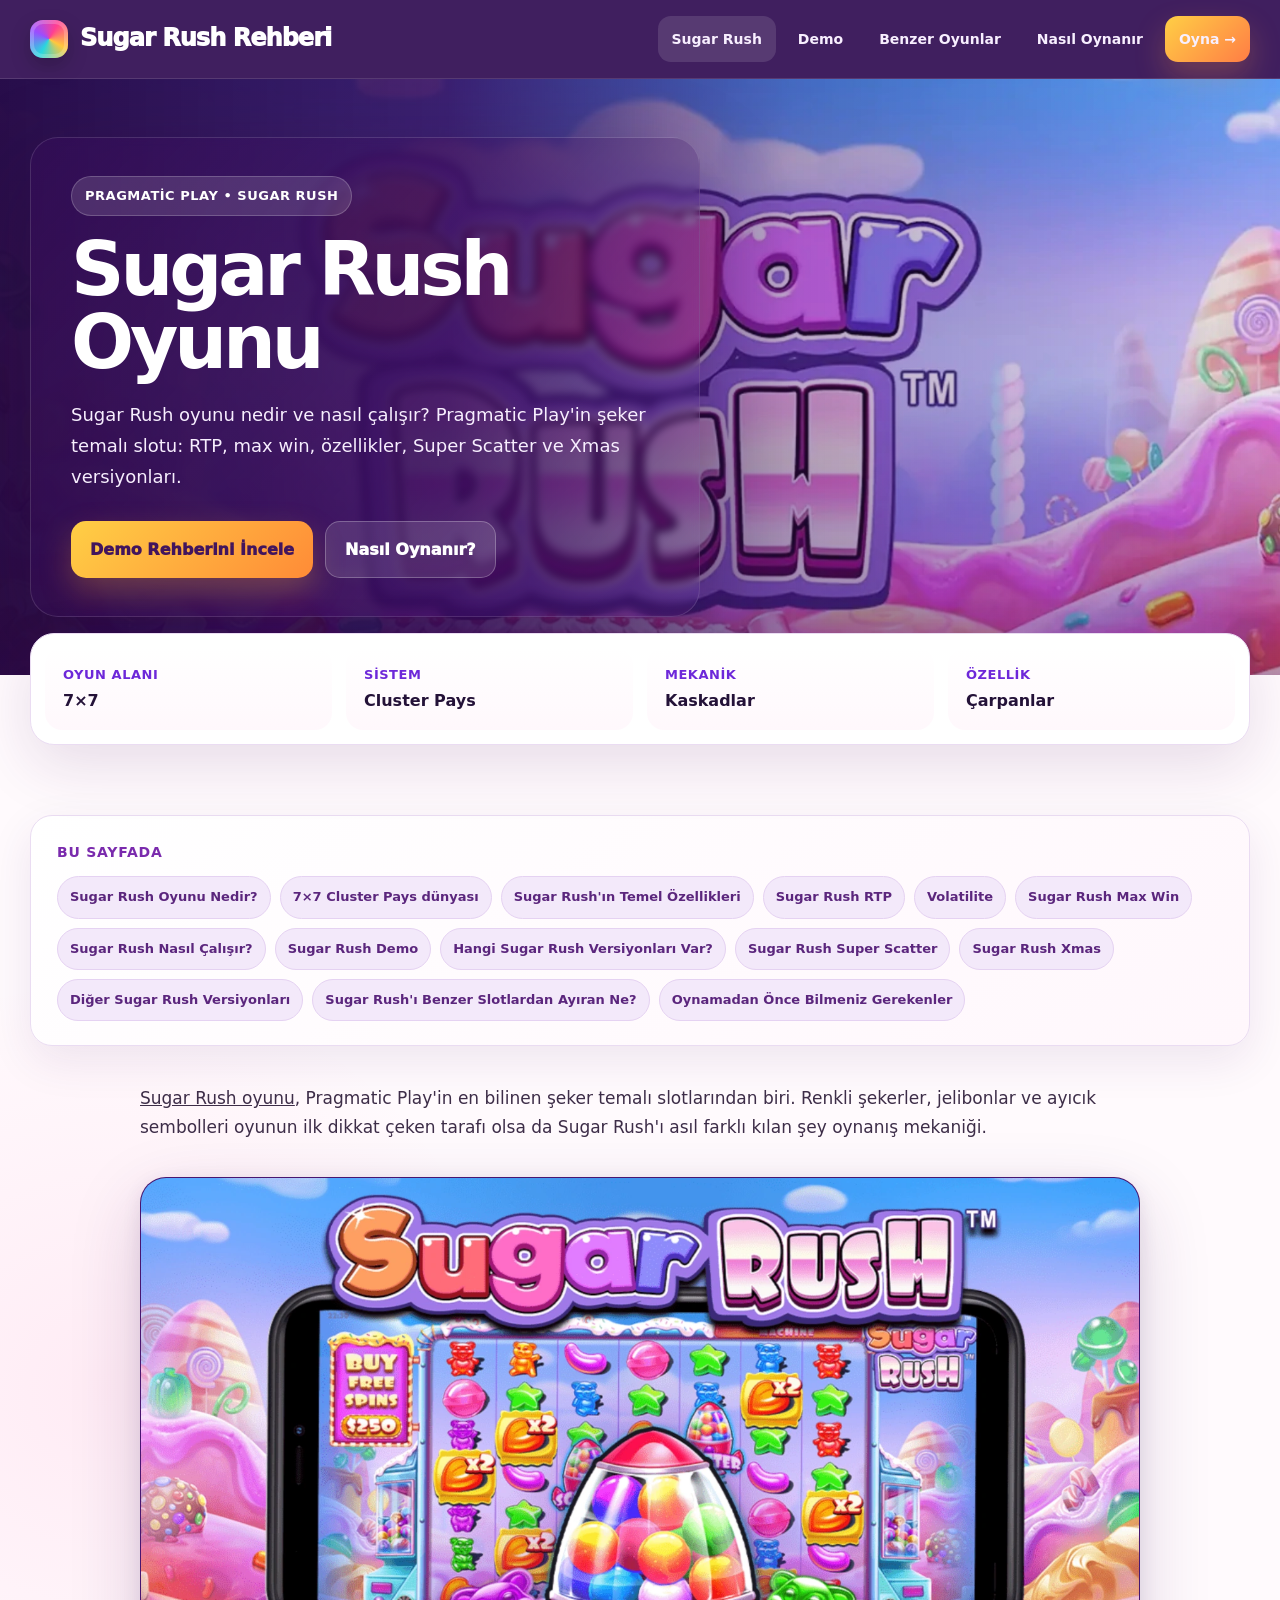
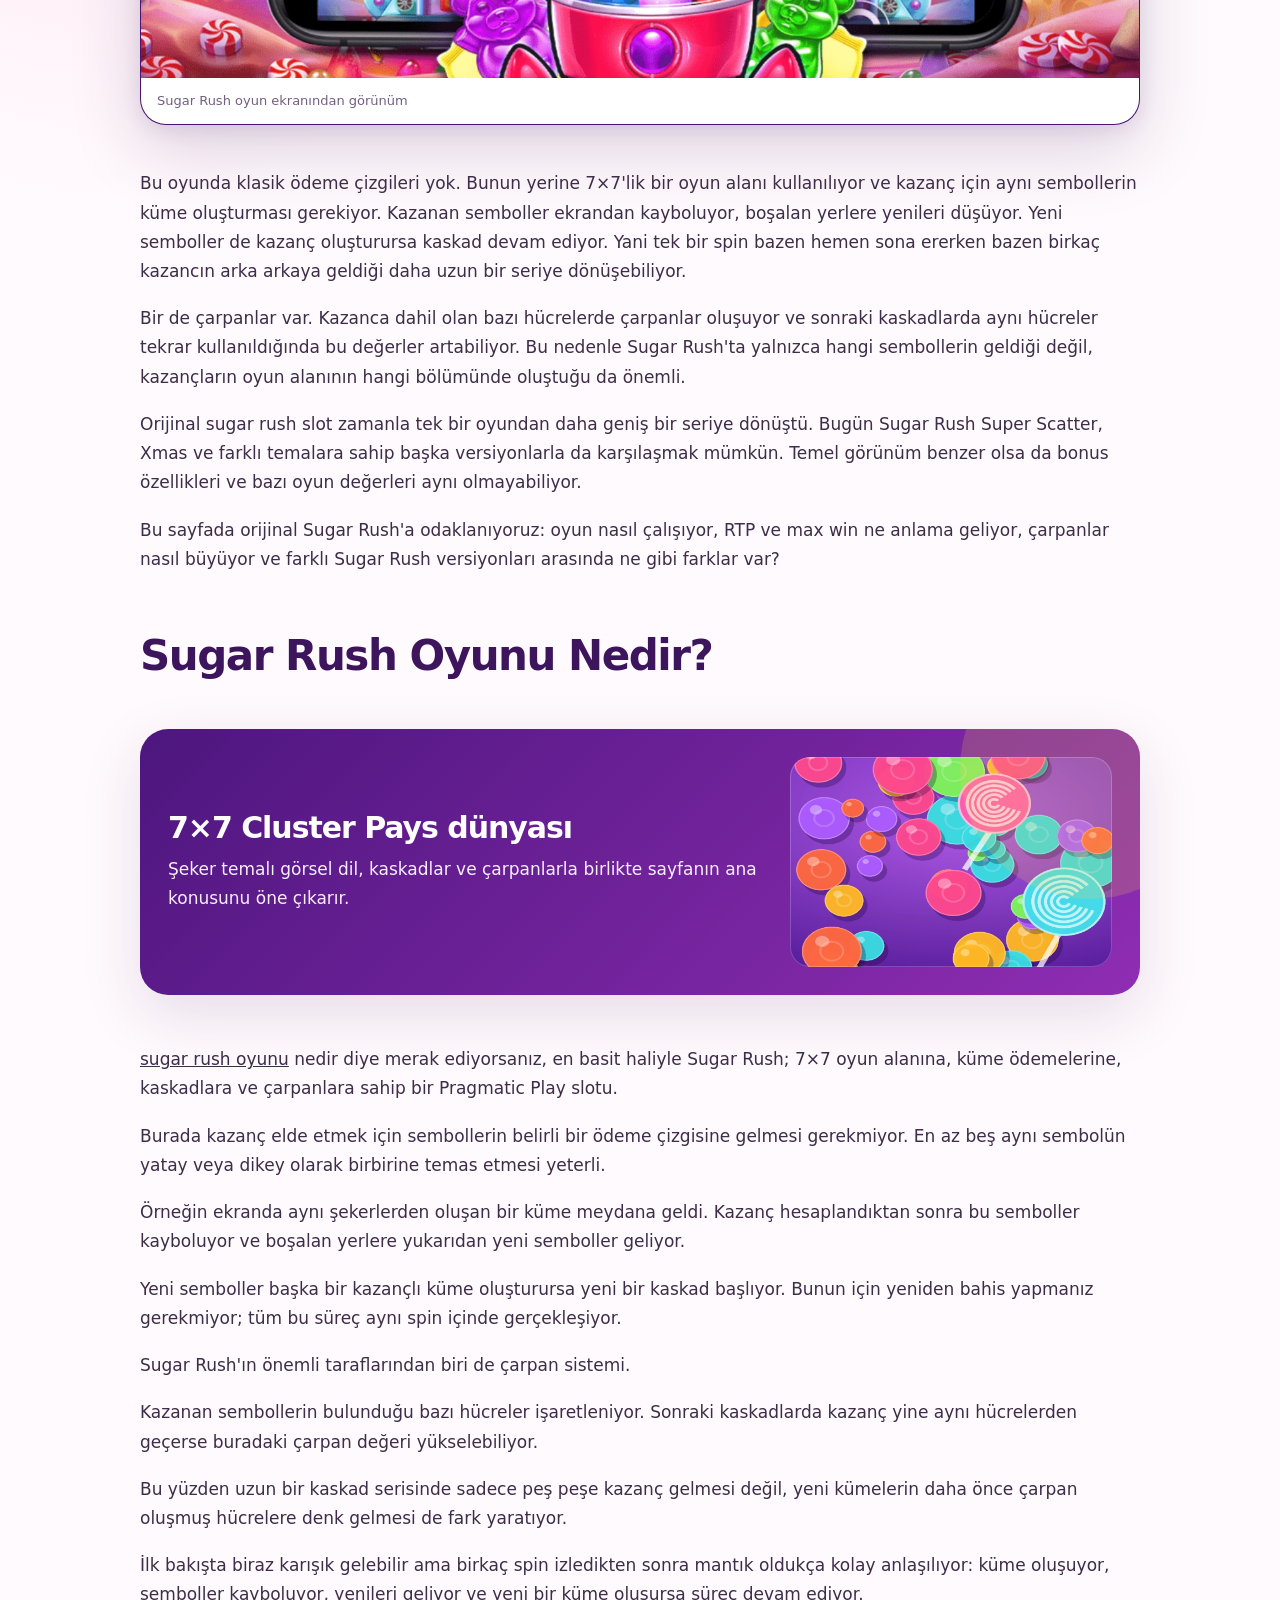
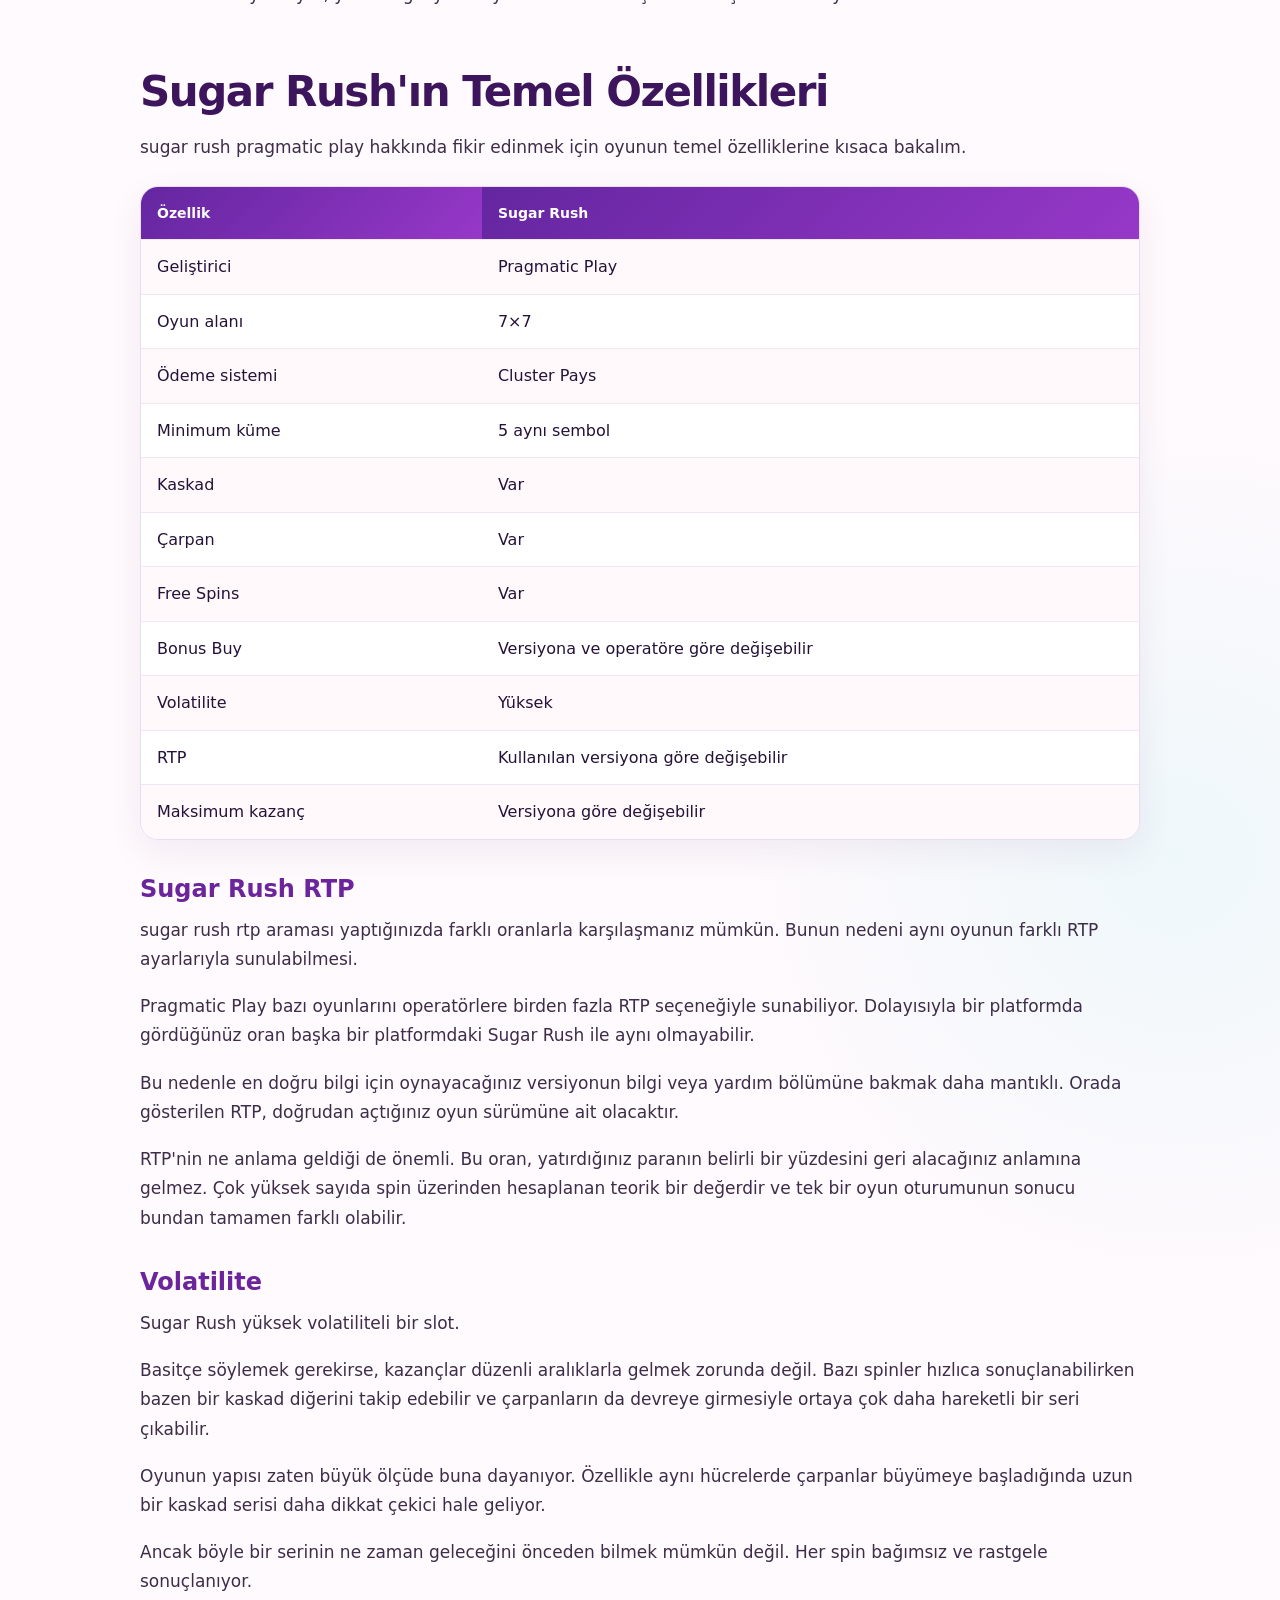
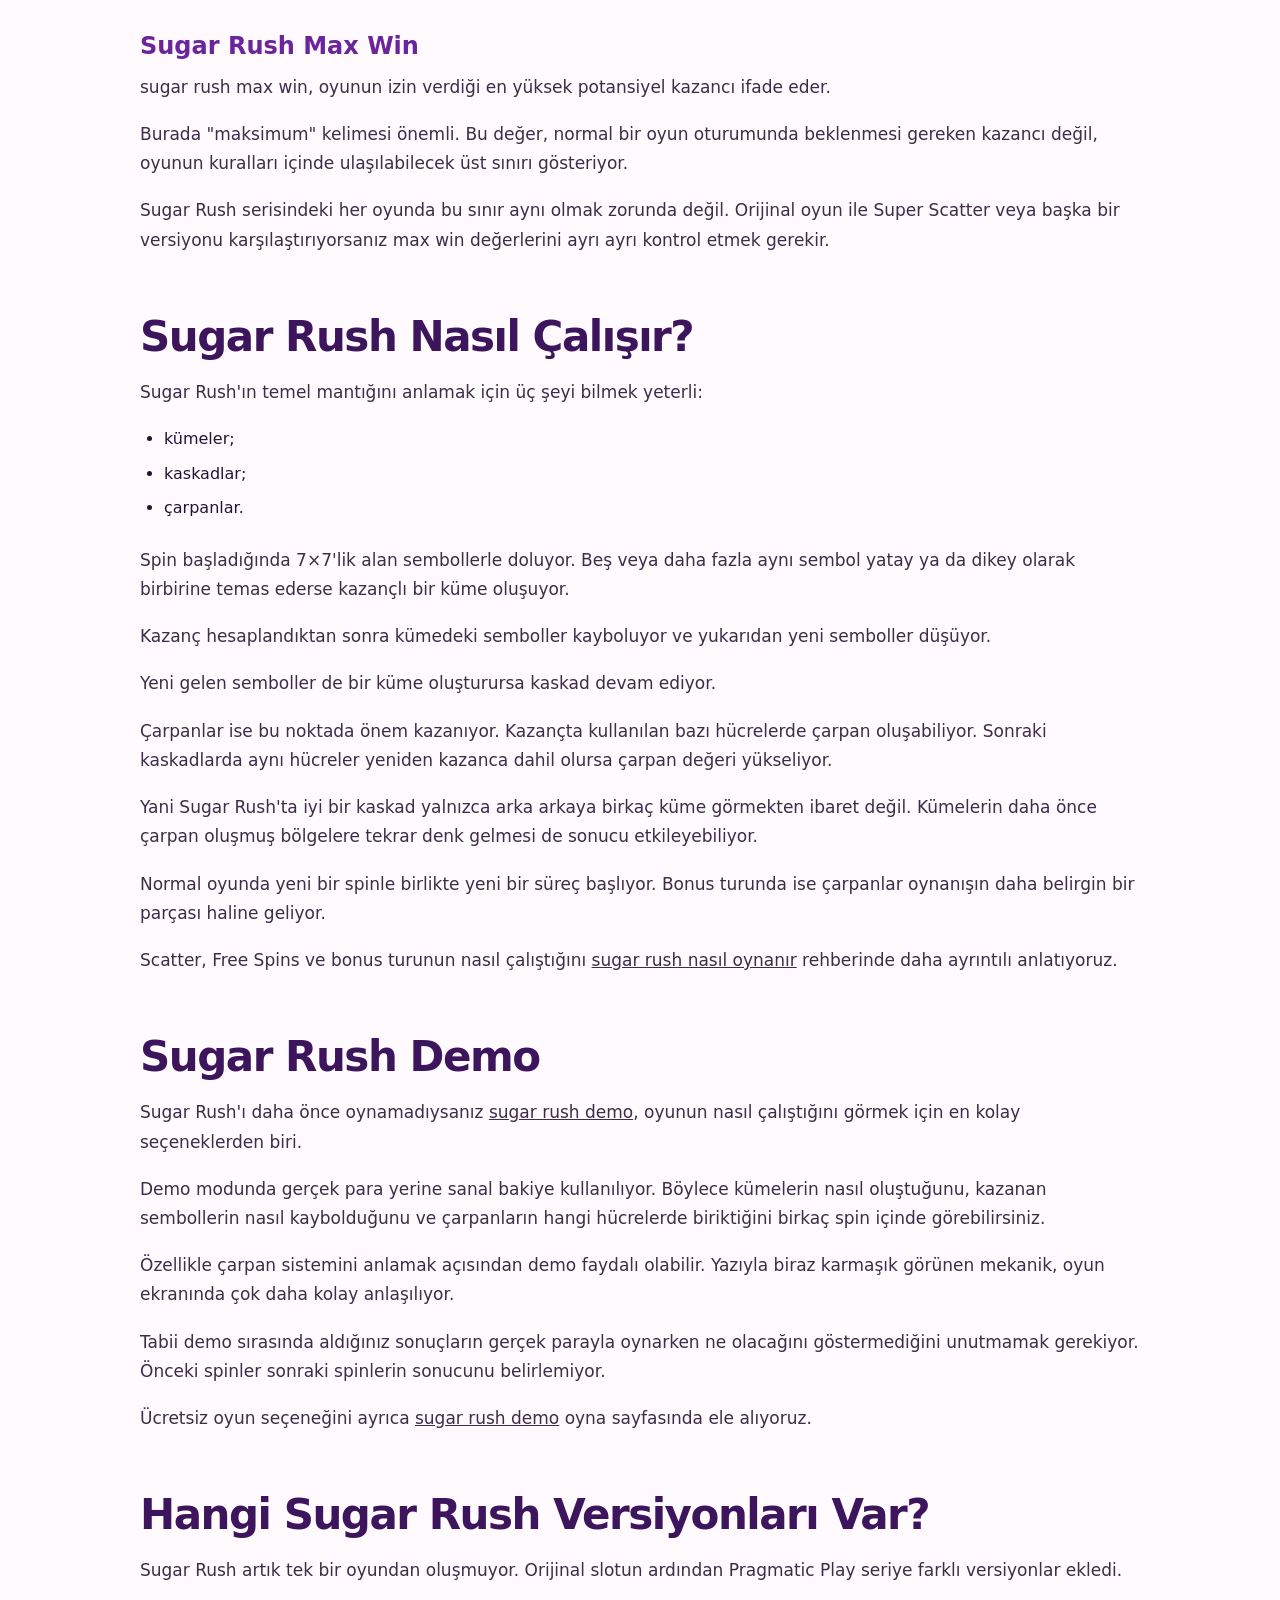
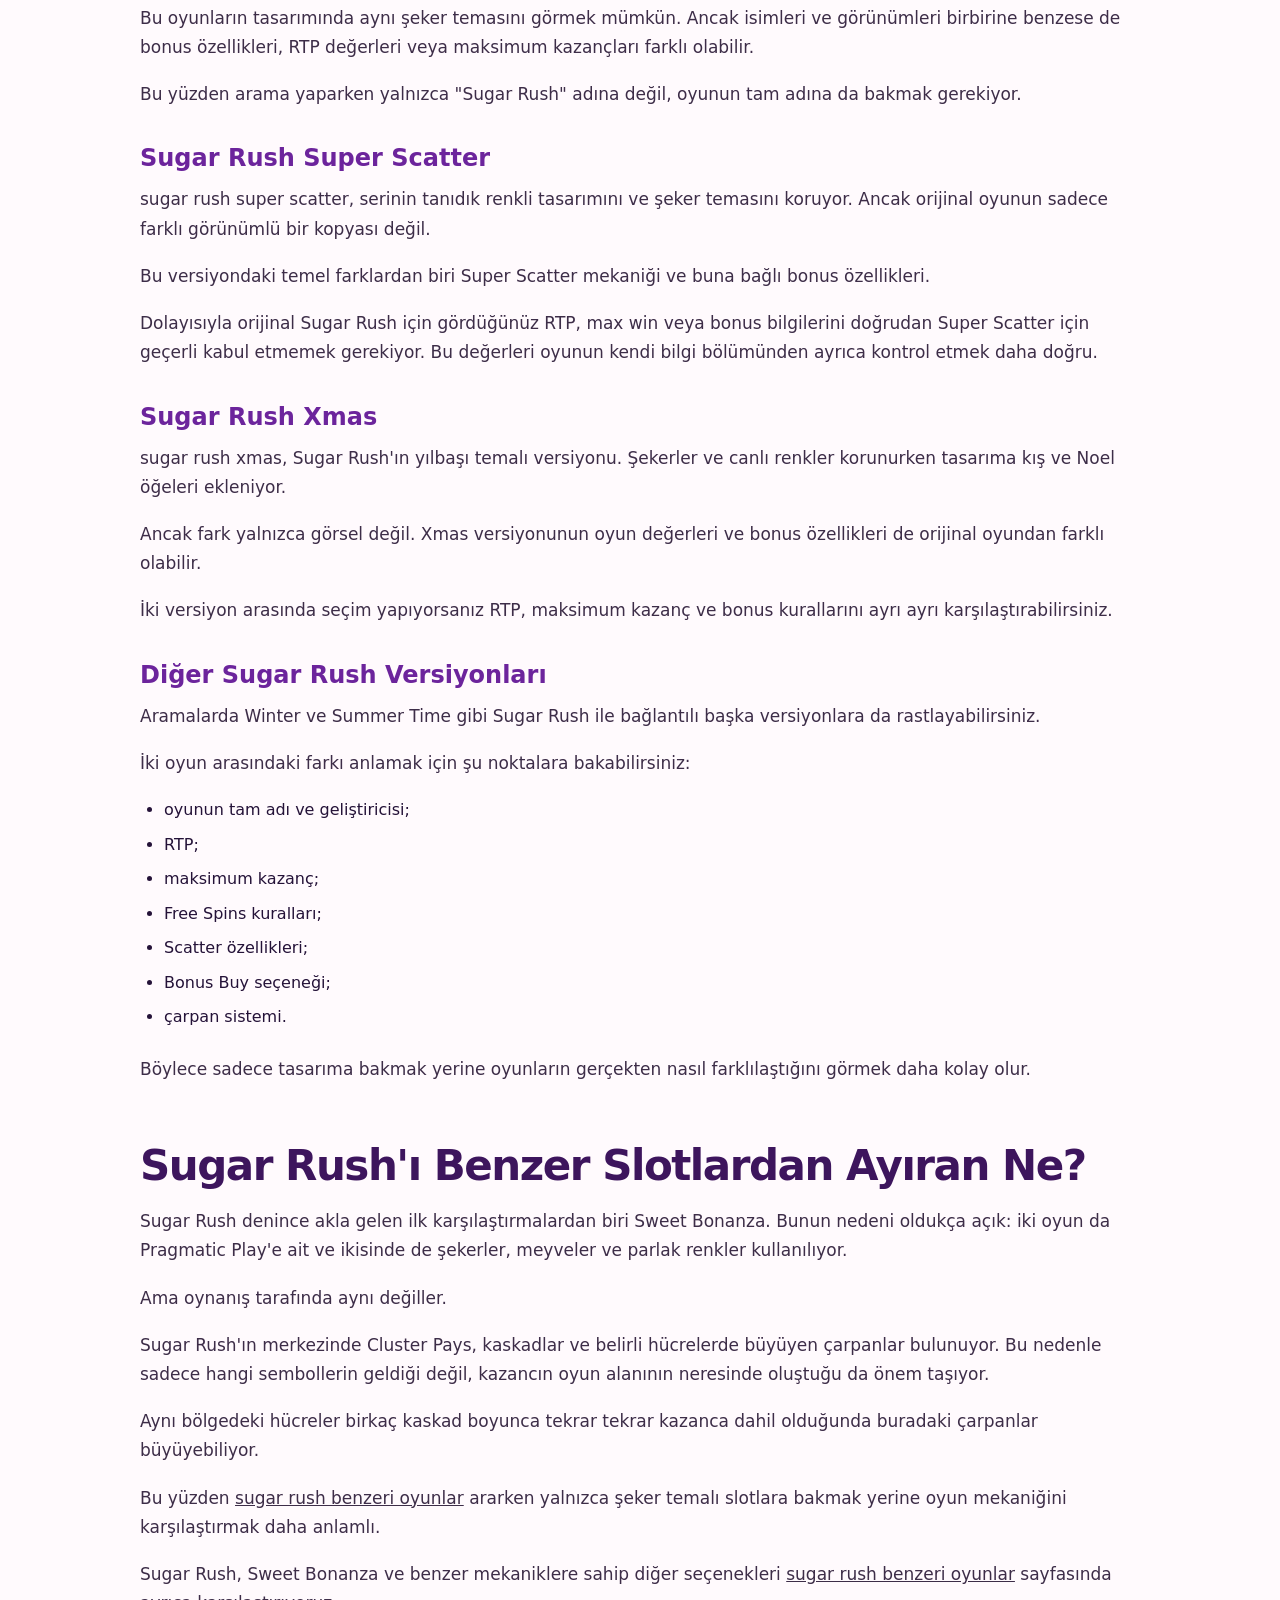
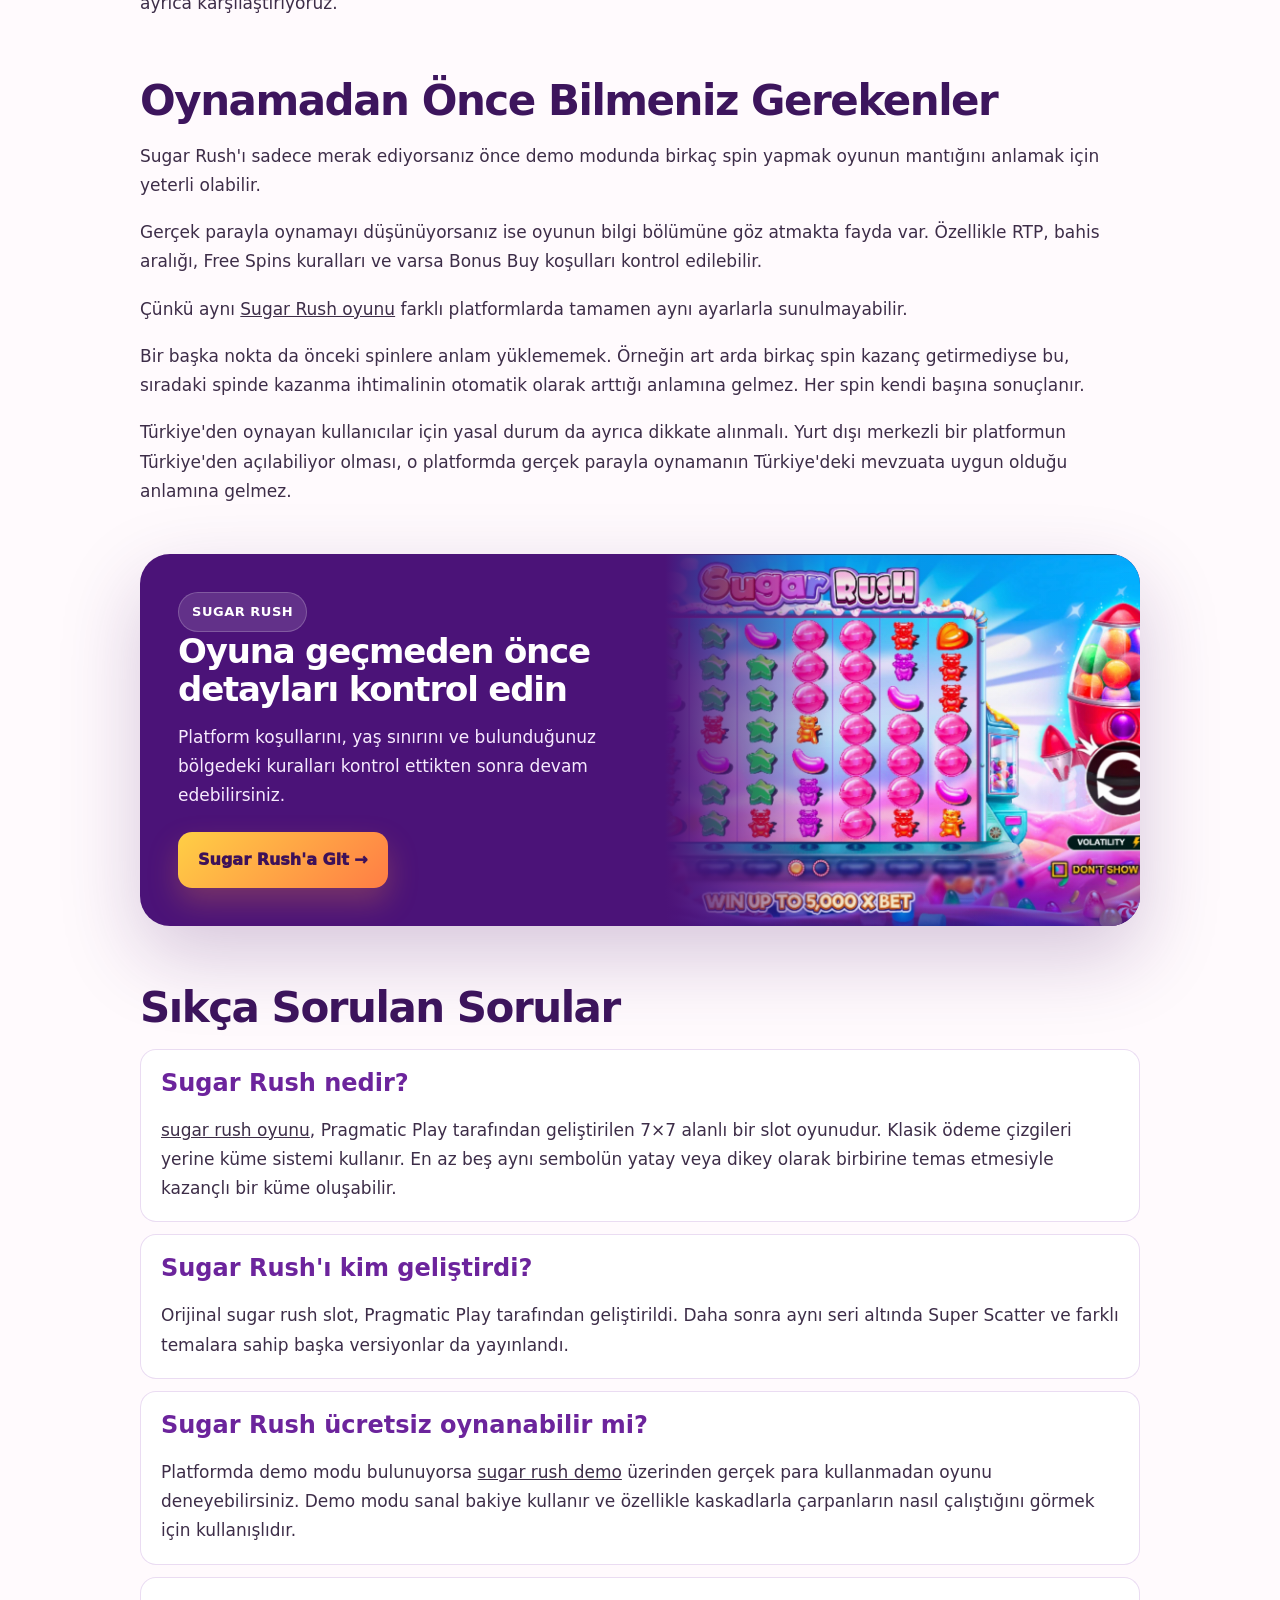
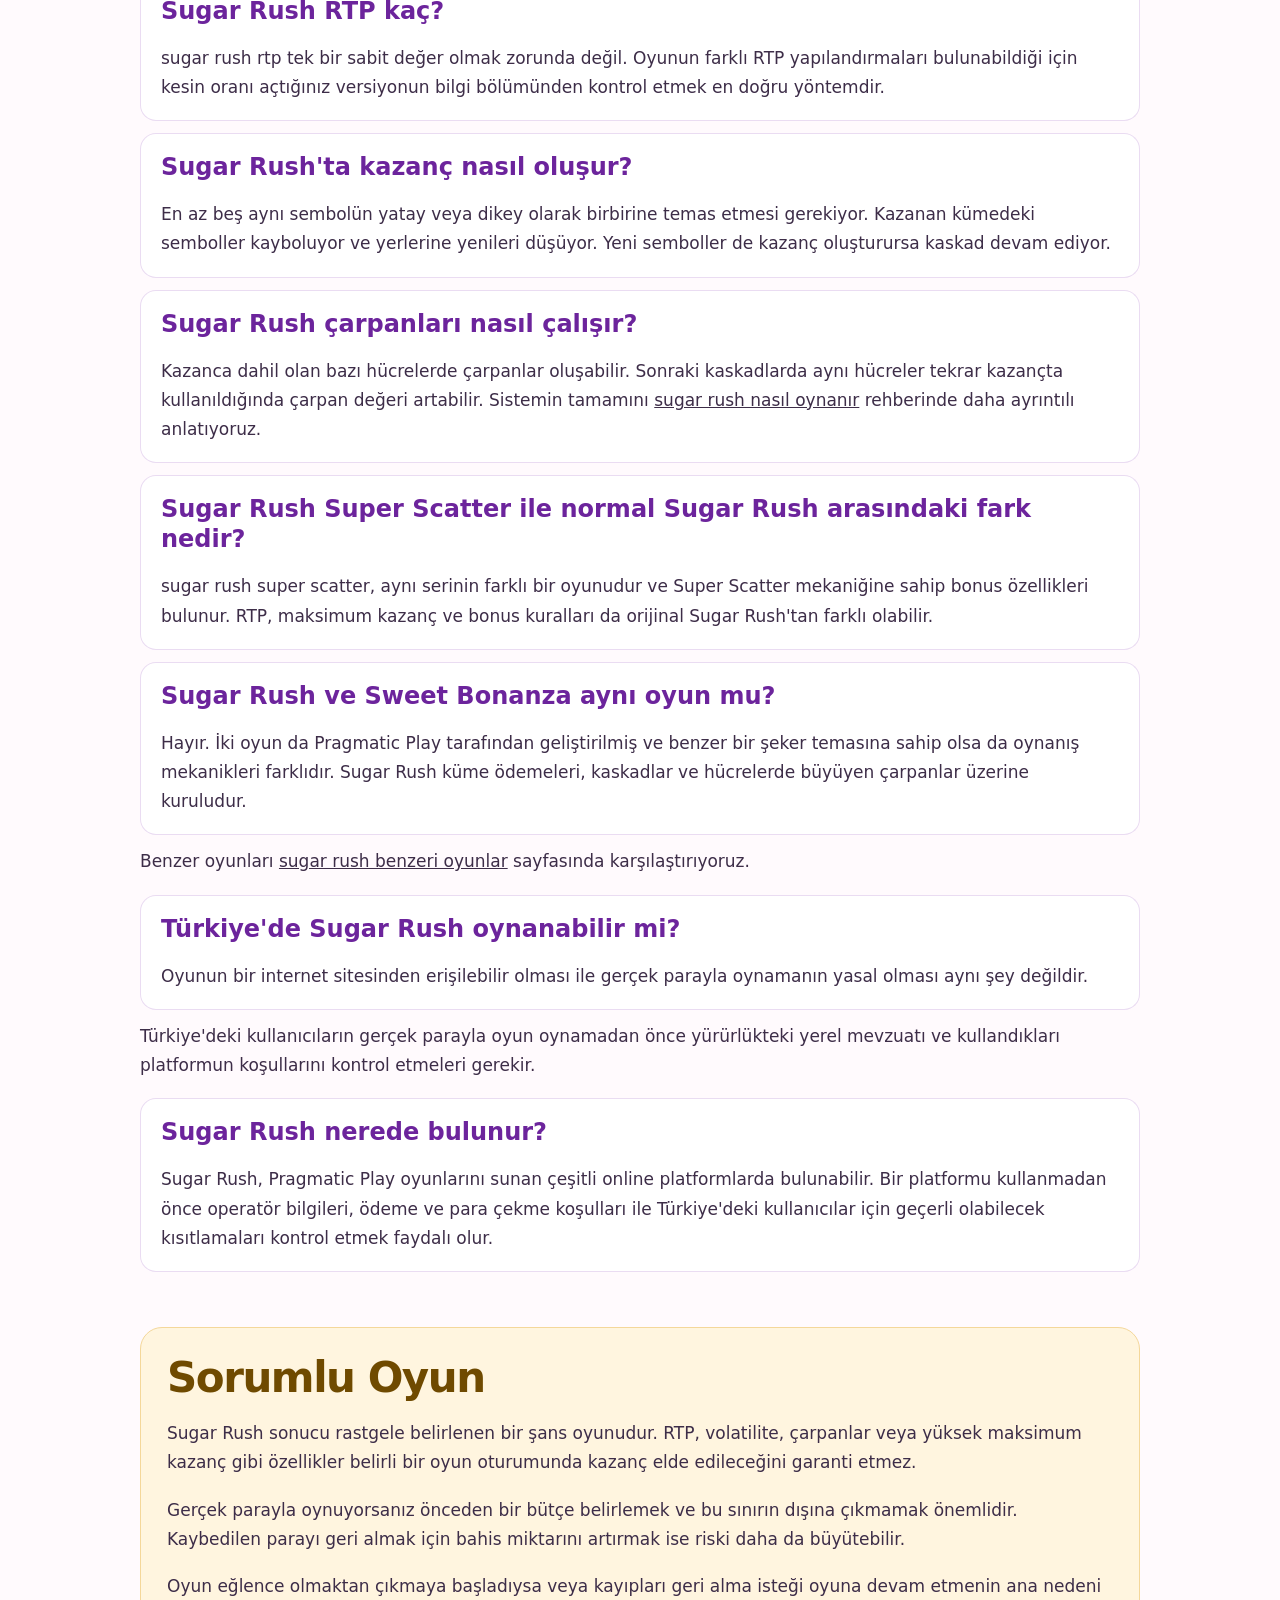
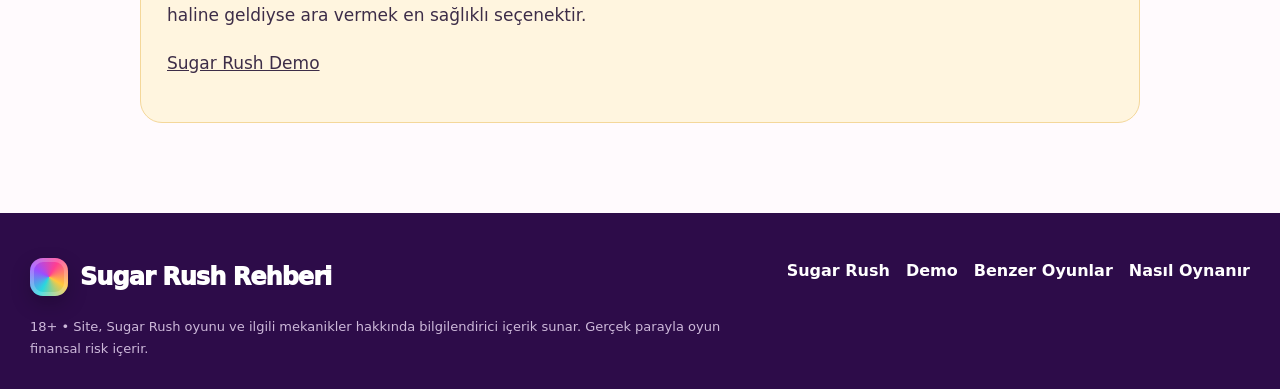
==== commit ccf725f5: "Update" ====
--- a/TR/index.html
+++ b/TR/index.html
@@ -14,7 +14,7 @@
  <div class="container nav">
   <a class="brand" href="/TR/"><span class="brand-mark"></span><span>Sugar Rush Rehberi</span></a>
   <button class="menu-btn" aria-label="Menüyü aç">Menü</button>
-  <nav class="nav-links"><a class="active" href="/TR/">Sugar Rush</a><a class="" href="/TR/sugar-rush-demo/">Demo</a><a class="" href="/TR/sugar-rush-benzeri-oyunlar/">Benzer Oyunlar</a><a class="" href="/TR/sugar-rush-nasil-oynanir/">Nasıl Oynanır</a></nav>
+  <nav class="nav-links"><a class="active" href="/TR/">Sugar Rush</a><a class="" href="/TR/sugar-rush-demo/">Demo</a><a class="" href="/TR/sugar-rush-benzeri-oyunlar/">Benzer Oyunlar</a><a class="" href="/TR/sugar-rush-nasil-oynanir/">Nasıl Oynanır</a><a class="ref-btn" href="/go/" rel="nofollow sponsored">Oyna →</a></nav>
  </div>
 </header>
 <section class="hero">
@@ -38,13 +38,13 @@
   <div class="quick"><b>Özellik</b><span>Çarpanlar</span></div>
  </div>
 </div>
-<main><div class="container"><article class="content"><p><a href="/TR/">Sugar Rush oyunu</a>, Pragmatic Play&#x27;in en bilinen şeker temalı slotlarından biri. Renkli şekerler, jelibonlar ve ayıcık sembolleri oyunun ilk dikkat çeken tarafı olsa da Sugar Rush&#x27;ı asıl farklı kılan şey oynanış mekaniği.</p>
+<main><div class="container"><nav class="anchor-card" aria-label="Sayfa içeriği"><strong>Bu sayfada</strong><ul class="anchor-list"><li><a href="#sugar-rush-oyunu-nedir">Sugar Rush Oyunu Nedir?</a></li><li><a href="#7-7-cluster-pays-dunyasi">7×7 Cluster Pays dünyası</a></li><li><a href="#sugar-rush-x27-in-temel-ozellikleri">Sugar Rush&#x27;ın Temel Özellikleri</a></li><li><a href="#sugar-rush-rtp">Sugar Rush RTP</a></li><li><a href="#volatilite">Volatilite</a></li><li><a href="#sugar-rush-max-win">Sugar Rush Max Win</a></li><li><a href="#sugar-rush-nasil-calisir">Sugar Rush Nasıl Çalışır?</a></li><li><a href="#sugar-rush-demo">Sugar Rush Demo</a></li><li><a href="#hangi-sugar-rush-versiyonlari-var">Hangi Sugar Rush Versiyonları Var?</a></li><li><a href="#sugar-rush-super-scatter">Sugar Rush Super Scatter</a></li><li><a href="#sugar-rush-xmas">Sugar Rush Xmas</a></li><li><a href="#diger-sugar-rush-versiyonlari">Diğer Sugar Rush Versiyonları</a></li><li><a href="#sugar-rush-x27-i-benzer-slotlardan-ayiran-ne">Sugar Rush&#x27;ı Benzer Slotlardan Ayıran Ne?</a></li><li><a href="#oynamadan-once-bilmeniz-gerekenler">Oynamadan Önce Bilmeniz Gerekenler</a></li></ul></nav></div><div class="container"><article class="content"><p><a href="/TR/">Sugar Rush oyunu</a>, Pragmatic Play&#x27;in en bilinen şeker temalı slotlarından biri. Renkli şekerler, jelibonlar ve ayıcık sembolleri oyunun ilk dikkat çeken tarafı olsa da Sugar Rush&#x27;ı asıl farklı kılan şey oynanış mekaniği.</p><figure class="game-shot"><img src="/assets/images/sugar-rush-mobile.webp" alt="Sugar Rush oyun ekranı" loading="lazy"><figcaption>Sugar Rush oyun ekranından görünüm</figcaption></figure>
 <p>Bu oyunda klasik ödeme çizgileri yok. Bunun yerine 7×7&#x27;lik bir oyun alanı kullanılıyor ve kazanç için aynı sembollerin küme oluşturması gerekiyor. Kazanan semboller ekrandan kayboluyor, boşalan yerlere yenileri düşüyor. Yeni semboller de kazanç oluşturursa kaskad devam ediyor. Yani tek bir spin bazen hemen sona ererken bazen birkaç kazancın arka arkaya geldiği daha uzun bir seriye dönüşebiliyor.</p>
 <p>Bir de çarpanlar var. Kazanca dahil olan bazı hücrelerde çarpanlar oluşuyor ve sonraki kaskadlarda aynı hücreler tekrar kullanıldığında bu değerler artabiliyor. Bu nedenle Sugar Rush&#x27;ta yalnızca hangi sembollerin geldiği değil, kazançların oyun alanının hangi bölümünde oluştuğu da önemli.</p>
 <p>Orijinal sugar rush slot zamanla tek bir oyundan daha geniş bir seriye dönüştü. Bugün Sugar Rush Super Scatter, Xmas ve farklı temalara sahip başka versiyonlarla da karşılaşmak mümkün. Temel görünüm benzer olsa da bonus özellikleri ve bazı oyun değerleri aynı olmayabiliyor.</p>
 <p>Bu sayfada orijinal Sugar Rush&#x27;a odaklanıyoruz: oyun nasıl çalışıyor, RTP ve max win ne anlama geliyor, çarpanlar nasıl büyüyor ve farklı Sugar Rush versiyonları arasında ne gibi farklar var?</p>
-<h2>Sugar Rush Oyunu Nedir?</h2>
-<div class="feature-band"><div><h2>7×7 Cluster Pays dünyası</h2><p>Şeker temalı görsel dil, kaskadlar ve çarpanlarla birlikte sayfanın ana konusunu öne çıkarır.</p></div><div class="candy-card" aria-hidden="true"></div></div>
+<h2 id="sugar-rush-oyunu-nedir">Sugar Rush Oyunu Nedir?</h2>
+<div class="feature-band"><div><h2 id="7-7-cluster-pays-dunyasi">7×7 Cluster Pays dünyası</h2><p>Şeker temalı görsel dil, kaskadlar ve çarpanlarla birlikte sayfanın ana konusunu öne çıkarır.</p></div><div class="candy-card" aria-hidden="true"></div></div>
 <p><a href="/TR/">sugar rush oyunu</a> nedir diye merak ediyorsanız, en basit haliyle Sugar Rush; 7×7 oyun alanına, küme ödemelerine, kaskadlara ve çarpanlara sahip bir Pragmatic Play slotu.</p>
 <p>Burada kazanç elde etmek için sembollerin belirli bir ödeme çizgisine gelmesi gerekmiyor. En az beş aynı sembolün yatay veya dikey olarak birbirine temas etmesi yeterli.</p>
 <p>Örneğin ekranda aynı şekerlerden oluşan bir küme meydana geldi. Kazanç hesaplandıktan sonra bu semboller kayboluyor ve boşalan yerlere yukarıdan yeni semboller geliyor.</p>
@@ -53,24 +53,24 @@
 <p>Kazanan sembollerin bulunduğu bazı hücreler işaretleniyor. Sonraki kaskadlarda kazanç yine aynı hücrelerden geçerse buradaki çarpan değeri yükselebiliyor.</p>
 <p>Bu yüzden uzun bir kaskad serisinde sadece peş peşe kazanç gelmesi değil, yeni kümelerin daha önce çarpan oluşmuş hücrelere denk gelmesi de fark yaratıyor.</p>
 <p>İlk bakışta biraz karışık gelebilir ama birkaç spin izledikten sonra mantık oldukça kolay anlaşılıyor: küme oluşuyor, semboller kayboluyor, yenileri geliyor ve yeni bir küme oluşursa süreç devam ediyor.</p>
-<h2>Sugar Rush&#x27;ın Temel Özellikleri</h2>
+<h2 id="sugar-rush-x27-in-temel-ozellikleri">Sugar Rush&#x27;ın Temel Özellikleri</h2>
 <p>sugar rush pragmatic play hakkında fikir edinmek için oyunun temel özelliklerine kısaca bakalım.</p>
 <table><tbody><tr><th>Özellik</th><th>Sugar Rush</th></tr><tr><td>Geliştirici</td><td>Pragmatic Play</td></tr><tr><td>Oyun alanı</td><td>7×7</td></tr><tr><td>Ödeme sistemi</td><td>Cluster Pays</td></tr><tr><td>Minimum küme</td><td>5 aynı sembol</td></tr><tr><td>Kaskad</td><td>Var</td></tr><tr><td>Çarpan</td><td>Var</td></tr><tr><td>Free Spins</td><td>Var</td></tr><tr><td>Bonus Buy</td><td>Versiyona ve operatöre göre değişebilir</td></tr><tr><td>Volatilite</td><td>Yüksek</td></tr><tr><td>RTP</td><td>Kullanılan versiyona göre değişebilir</td></tr><tr><td>Maksimum kazanç</td><td>Versiyona göre değişebilir</td></tr></tbody></table>
-<h3>Sugar Rush RTP</h3>
+<h3 id="sugar-rush-rtp">Sugar Rush RTP</h3>
 <p>sugar rush rtp araması yaptığınızda farklı oranlarla karşılaşmanız mümkün. Bunun nedeni aynı oyunun farklı RTP ayarlarıyla sunulabilmesi.</p>
 <p>Pragmatic Play bazı oyunlarını operatörlere birden fazla RTP seçeneğiyle sunabiliyor. Dolayısıyla bir platformda gördüğünüz oran başka bir platformdaki Sugar Rush ile aynı olmayabilir.</p>
 <p>Bu nedenle en doğru bilgi için oynayacağınız versiyonun bilgi veya yardım bölümüne bakmak daha mantıklı. Orada gösterilen RTP, doğrudan açtığınız oyun sürümüne ait olacaktır.</p>
 <p>RTP&#x27;nin ne anlama geldiği de önemli. Bu oran, yatırdığınız paranın belirli bir yüzdesini geri alacağınız anlamına gelmez. Çok yüksek sayıda spin üzerinden hesaplanan teorik bir değerdir ve tek bir oyun oturumunun sonucu bundan tamamen farklı olabilir.</p>
-<h3>Volatilite</h3>
+<h3 id="volatilite">Volatilite</h3>
 <p>Sugar Rush yüksek volatiliteli bir slot.</p>
 <p>Basitçe söylemek gerekirse, kazançlar düzenli aralıklarla gelmek zorunda değil. Bazı spinler hızlıca sonuçlanabilirken bazen bir kaskad diğerini takip edebilir ve çarpanların da devreye girmesiyle ortaya çok daha hareketli bir seri çıkabilir.</p>
 <p>Oyunun yapısı zaten büyük ölçüde buna dayanıyor. Özellikle aynı hücrelerde çarpanlar büyümeye başladığında uzun bir kaskad serisi daha dikkat çekici hale geliyor.</p>
 <p>Ancak böyle bir serinin ne zaman geleceğini önceden bilmek mümkün değil. Her spin bağımsız ve rastgele sonuçlanıyor.</p>
-<h3>Sugar Rush Max Win</h3>
+<h3 id="sugar-rush-max-win">Sugar Rush Max Win</h3>
 <p>sugar rush max win, oyunun izin verdiği en yüksek potansiyel kazancı ifade eder.</p>
 <p>Burada &quot;maksimum&quot; kelimesi önemli. Bu değer, normal bir oyun oturumunda beklenmesi gereken kazancı değil, oyunun kuralları içinde ulaşılabilecek üst sınırı gösteriyor.</p>
 <p>Sugar Rush serisindeki her oyunda bu sınır aynı olmak zorunda değil. Orijinal oyun ile Super Scatter veya başka bir versiyonu karşılaştırıyorsanız max win değerlerini ayrı ayrı kontrol etmek gerekir.</p>
-<h2>Sugar Rush Nasıl Çalışır?</h2>
+<h2 id="sugar-rush-nasil-calisir">Sugar Rush Nasıl Çalışır?</h2>
 <p>Sugar Rush&#x27;ın temel mantığını anlamak için üç şeyi bilmek yeterli:</p>
 <ul>
 <li>kümeler;</li>
@@ -84,25 +84,25 @@
 <p>Yani Sugar Rush&#x27;ta iyi bir kaskad yalnızca arka arkaya birkaç küme görmekten ibaret değil. Kümelerin daha önce çarpan oluşmuş bölgelere tekrar denk gelmesi de sonucu etkileyebiliyor.</p>
 <p>Normal oyunda yeni bir spinle birlikte yeni bir süreç başlıyor. Bonus turunda ise çarpanlar oynanışın daha belirgin bir parçası haline geliyor.</p>
 <p>Scatter, Free Spins ve bonus turunun nasıl çalıştığını <a href="/TR/sugar-rush-nasil-oynanir/">sugar rush nasıl oynanır</a> rehberinde daha ayrıntılı anlatıyoruz.</p>
-<h2>Sugar Rush Demo</h2>
+<h2 id="sugar-rush-demo">Sugar Rush Demo</h2>
 <p>Sugar Rush&#x27;ı daha önce oynamadıysanız <a href="/TR/sugar-rush-demo/">sugar rush demo</a>, oyunun nasıl çalıştığını görmek için en kolay seçeneklerden biri.</p>
 <p>Demo modunda gerçek para yerine sanal bakiye kullanılıyor. Böylece kümelerin nasıl oluştuğunu, kazanan sembollerin nasıl kaybolduğunu ve çarpanların hangi hücrelerde biriktiğini birkaç spin içinde görebilirsiniz.</p>
 <p>Özellikle çarpan sistemini anlamak açısından demo faydalı olabilir. Yazıyla biraz karmaşık görünen mekanik, oyun ekranında çok daha kolay anlaşılıyor.</p>
 <p>Tabii demo sırasında aldığınız sonuçların gerçek parayla oynarken ne olacağını göstermediğini unutmamak gerekiyor. Önceki spinler sonraki spinlerin sonucunu belirlemiyor.</p>
 <p>Ücretsiz oyun seçeneğini ayrıca <a href="/TR/sugar-rush-demo/"><a href="/TR/sugar-rush-demo/">sugar rush demo</a> oyna</a> sayfasında ele alıyoruz.</p>
-<h2>Hangi Sugar Rush Versiyonları Var?</h2>
+<h2 id="hangi-sugar-rush-versiyonlari-var">Hangi Sugar Rush Versiyonları Var?</h2>
 <p>Sugar Rush artık tek bir oyundan oluşmuyor. Orijinal slotun ardından Pragmatic Play seriye farklı versiyonlar ekledi.</p>
 <p>Bu oyunların tasarımında aynı şeker temasını görmek mümkün. Ancak isimleri ve görünümleri birbirine benzese de bonus özellikleri, RTP değerleri veya maksimum kazançları farklı olabilir.</p>
 <p>Bu yüzden arama yaparken yalnızca &quot;Sugar Rush&quot; adına değil, oyunun tam adına da bakmak gerekiyor.</p>
-<h3>Sugar Rush Super Scatter</h3>
+<h3 id="sugar-rush-super-scatter">Sugar Rush Super Scatter</h3>
 <p>sugar rush super scatter, serinin tanıdık renkli tasarımını ve şeker temasını koruyor. Ancak orijinal oyunun sadece farklı görünümlü bir kopyası değil.</p>
 <p>Bu versiyondaki temel farklardan biri Super Scatter mekaniği ve buna bağlı bonus özellikleri.</p>
 <p>Dolayısıyla orijinal Sugar Rush için gördüğünüz RTP, max win veya bonus bilgilerini doğrudan Super Scatter için geçerli kabul etmemek gerekiyor. Bu değerleri oyunun kendi bilgi bölümünden ayrıca kontrol etmek daha doğru.</p>
-<h3>Sugar Rush Xmas</h3>
+<h3 id="sugar-rush-xmas">Sugar Rush Xmas</h3>
 <p>sugar rush xmas, Sugar Rush&#x27;ın yılbaşı temalı versiyonu. Şekerler ve canlı renkler korunurken tasarıma kış ve Noel öğeleri ekleniyor.</p>
 <p>Ancak fark yalnızca görsel değil. Xmas versiyonunun oyun değerleri ve bonus özellikleri de orijinal oyundan farklı olabilir.</p>
 <p>İki versiyon arasında seçim yapıyorsanız RTP, maksimum kazanç ve bonus kurallarını ayrı ayrı karşılaştırabilirsiniz.</p>
-<h3>Diğer Sugar Rush Versiyonları</h3>
+<h3 id="diger-sugar-rush-versiyonlari">Diğer Sugar Rush Versiyonları</h3>
 <p>Aramalarda Winter ve Summer Time gibi Sugar Rush ile bağlantılı başka versiyonlara da rastlayabilirsiniz.</p>
 <p>İki oyun arasındaki farkı anlamak için şu noktalara bakabilirsiniz:</p>
 <ul>
@@ -115,44 +115,52 @@
 <li>çarpan sistemi.</li>
 </ul>
 <p>Böylece sadece tasarıma bakmak yerine oyunların gerçekten nasıl farklılaştığını görmek daha kolay olur.</p>
-<h2>Sugar Rush&#x27;ı Benzer Slotlardan Ayıran Ne?</h2>
+<h2 id="sugar-rush-x27-i-benzer-slotlardan-ayiran-ne">Sugar Rush&#x27;ı Benzer Slotlardan Ayıran Ne?</h2>
 <p>Sugar Rush denince akla gelen ilk karşılaştırmalardan biri Sweet Bonanza. Bunun nedeni oldukça açık: iki oyun da Pragmatic Play&#x27;e ait ve ikisinde de şekerler, meyveler ve parlak renkler kullanılıyor.</p>
 <p>Ama oynanış tarafında aynı değiller.</p>
 <p>Sugar Rush&#x27;ın merkezinde Cluster Pays, kaskadlar ve belirli hücrelerde büyüyen çarpanlar bulunuyor. Bu nedenle sadece hangi sembollerin geldiği değil, kazancın oyun alanının neresinde oluştuğu da önem taşıyor.</p>
 <p>Aynı bölgedeki hücreler birkaç kaskad boyunca tekrar tekrar kazanca dahil olduğunda buradaki çarpanlar büyüyebiliyor.</p>
 <p>Bu yüzden <a href="/TR/sugar-rush-benzeri-oyunlar/">sugar rush benzeri oyunlar</a> ararken yalnızca şeker temalı slotlara bakmak yerine oyun mekaniğini karşılaştırmak daha anlamlı.</p>
 <p>Sugar Rush, Sweet Bonanza ve benzer mekaniklere sahip diğer seçenekleri <a href="/TR/sugar-rush-benzeri-oyunlar/">sugar rush benzeri oyunlar</a> sayfasında ayrıca karşılaştırıyoruz.</p>
-<h2>Oynamadan Önce Bilmeniz Gerekenler</h2>
+<h2 id="oynamadan-once-bilmeniz-gerekenler">Oynamadan Önce Bilmeniz Gerekenler</h2>
 <p>Sugar Rush&#x27;ı sadece merak ediyorsanız önce demo modunda birkaç spin yapmak oyunun mantığını anlamak için yeterli olabilir.</p>
 <p>Gerçek parayla oynamayı düşünüyorsanız ise oyunun bilgi bölümüne göz atmakta fayda var. Özellikle RTP, bahis aralığı, Free Spins kuralları ve varsa Bonus Buy koşulları kontrol edilebilir.</p>
 <p>Çünkü aynı <a href="/TR/">Sugar Rush oyunu</a> farklı platformlarda tamamen aynı ayarlarla sunulmayabilir.</p>
 <p>Bir başka nokta da önceki spinlere anlam yüklememek. Örneğin art arda birkaç spin kazanç getirmediyse bu, sıradaki spinde kazanma ihtimalinin otomatik olarak arttığı anlamına gelmez. Her spin kendi başına sonuçlanır.</p>
 <p>Türkiye&#x27;den oynayan kullanıcılar için yasal durum da ayrıca dikkate alınmalı. Yurt dışı merkezli bir platformun Türkiye&#x27;den açılabiliyor olması, o platformda gerçek parayla oynamanın Türkiye&#x27;deki mevzuata uygun olduğu anlamına gelmez.</p>
-<section class="faq"><h2>Sıkça Sorulan Sorular</h2>
-<h3>Sugar Rush nedir?</h3>
+<section class="ref-card">
+      <div class="ref-card-copy">
+        <span class="eyebrow">Sugar Rush</span>
+        <h2>Oyuna geçmeden önce detayları kontrol edin</h2>
+        <p>Platform koşullarını, yaş sınırını ve bulunduğunuz bölgedeki kuralları kontrol ettikten sonra devam edebilirsiniz.</p>
+        <a class="ref-btn" href="/go/" rel="nofollow sponsored">Sugar Rush'a Git →</a>
+      </div>
+      <div class="ref-card-media" aria-hidden="true"></div>
+    </section><section class="faq"><h2 id="sikca-sorulan-sorular">Sıkça Sorulan Sorular</h2>
+<h3 id="sugar-rush-nedir">Sugar Rush nedir?</h3>
 <p><a href="/TR/">sugar rush oyunu</a>, Pragmatic Play tarafından geliştirilen 7×7 alanlı bir slot oyunudur. Klasik ödeme çizgileri yerine küme sistemi kullanır. En az beş aynı sembolün yatay veya dikey olarak birbirine temas etmesiyle kazançlı bir küme oluşabilir.</p>
-<h3>Sugar Rush&#x27;ı kim geliştirdi?</h3>
+<h3 id="sugar-rush-x27-i-kim-gelistirdi">Sugar Rush&#x27;ı kim geliştirdi?</h3>
 <p>Orijinal sugar rush slot, Pragmatic Play tarafından geliştirildi. Daha sonra aynı seri altında Super Scatter ve farklı temalara sahip başka versiyonlar da yayınlandı.</p>
-<h3>Sugar Rush ücretsiz oynanabilir mi?</h3>
+<h3 id="sugar-rush-ucretsiz-oynanabilir-mi">Sugar Rush ücretsiz oynanabilir mi?</h3>
 <p>Platformda demo modu bulunuyorsa <a href="/TR/sugar-rush-demo/">sugar rush demo</a> üzerinden gerçek para kullanmadan oyunu deneyebilirsiniz. Demo modu sanal bakiye kullanır ve özellikle kaskadlarla çarpanların nasıl çalıştığını görmek için kullanışlıdır.</p>
-<h3>Sugar Rush RTP kaç?</h3>
+<h3 id="sugar-rush-rtp-kac">Sugar Rush RTP kaç?</h3>
 <p>sugar rush rtp tek bir sabit değer olmak zorunda değil. Oyunun farklı RTP yapılandırmaları bulunabildiği için kesin oranı açtığınız versiyonun bilgi bölümünden kontrol etmek en doğru yöntemdir.</p>
-<h3>Sugar Rush&#x27;ta kazanç nasıl oluşur?</h3>
+<h3 id="sugar-rush-x27-ta-kazanc-nasil-olusur">Sugar Rush&#x27;ta kazanç nasıl oluşur?</h3>
 <p>En az beş aynı sembolün yatay veya dikey olarak birbirine temas etmesi gerekiyor. Kazanan kümedeki semboller kayboluyor ve yerlerine yenileri düşüyor. Yeni semboller de kazanç oluşturursa kaskad devam ediyor.</p>
-<h3>Sugar Rush çarpanları nasıl çalışır?</h3>
+<h3 id="sugar-rush-carpanlari-nasil-calisir">Sugar Rush çarpanları nasıl çalışır?</h3>
 <p>Kazanca dahil olan bazı hücrelerde çarpanlar oluşabilir. Sonraki kaskadlarda aynı hücreler tekrar kazançta kullanıldığında çarpan değeri artabilir. Sistemin tamamını <a href="/TR/sugar-rush-nasil-oynanir/">sugar rush nasıl oynanır</a> rehberinde daha ayrıntılı anlatıyoruz.</p>
-<h3>Sugar Rush Super Scatter ile normal Sugar Rush arasındaki fark nedir?</h3>
+<h3 id="sugar-rush-super-scatter-ile-normal-sugar-rush-arasindaki-fark-nedir">Sugar Rush Super Scatter ile normal Sugar Rush arasındaki fark nedir?</h3>
 <p>sugar rush super scatter, aynı serinin farklı bir oyunudur ve Super Scatter mekaniğine sahip bonus özellikleri bulunur. RTP, maksimum kazanç ve bonus kuralları da orijinal Sugar Rush&#x27;tan farklı olabilir.</p>
-<h3>Sugar Rush ve Sweet Bonanza aynı oyun mu?</h3>
+<h3 id="sugar-rush-ve-sweet-bonanza-ayni-oyun-mu">Sugar Rush ve Sweet Bonanza aynı oyun mu?</h3>
 <p>Hayır. İki oyun da Pragmatic Play tarafından geliştirilmiş ve benzer bir şeker temasına sahip olsa da oynanış mekanikleri farklıdır. Sugar Rush küme ödemeleri, kaskadlar ve hücrelerde büyüyen çarpanlar üzerine kuruludur.</p>
 <p>Benzer oyunları <a href="/TR/sugar-rush-benzeri-oyunlar/">sugar rush benzeri oyunlar</a> sayfasında karşılaştırıyoruz.</p>
-<h3>Türkiye&#x27;de Sugar Rush oynanabilir mi?</h3>
+<h3 id="turkiye-x27-de-sugar-rush-oynanabilir-mi">Türkiye&#x27;de Sugar Rush oynanabilir mi?</h3>
 <p>Oyunun bir internet sitesinden erişilebilir olması ile gerçek parayla oynamanın yasal olması aynı şey değildir.</p>
 <p>Türkiye&#x27;deki kullanıcıların gerçek parayla oyun oynamadan önce yürürlükteki yerel mevzuatı ve kullandıkları platformun koşullarını kontrol etmeleri gerekir.</p>
-<h3>Sugar Rush nerede bulunur?</h3>
+<h3 id="sugar-rush-nerede-bulunur">Sugar Rush nerede bulunur?</h3>
 <p>Sugar Rush, Pragmatic Play oyunlarını sunan çeşitli online platformlarda bulunabilir. Bir platformu kullanmadan önce operatör bilgileri, ödeme ve para çekme koşulları ile Türkiye&#x27;deki kullanıcılar için geçerli olabilecek kısıtlamaları kontrol etmek faydalı olur.</p>
 </section>
-<section class="responsible"><h2>Sorumlu Oyun</h2>
+<section class="responsible"><h2 id="sorumlu-oyun">Sorumlu Oyun</h2>
 <p>Sugar Rush sonucu rastgele belirlenen bir şans oyunudur. RTP, volatilite, çarpanlar veya yüksek maksimum kazanç gibi özellikler belirli bir oyun oturumunda kazanç elde edileceğini garanti etmez.</p>
 <p>Gerçek parayla oynuyorsanız önceden bir bütçe belirlemek ve bu sınırın dışına çıkmamak önemlidir. Kaybedilen parayı geri almak için bahis miktarını artırmak ise riski daha da büyütebilir.</p>
 <p>Oyun eğlence olmaktan çıkmaya başladıysa veya kayıpları geri alma isteği oyuna devam etmenin ana nedeni haline geldiyse ara vermek en sağlıklı seçenektir.</p>
--- a/assets/css/style.css
+++ b/assets/css/style.css
@@ -75,3 +75,72 @@
  .content table{display:block;overflow-x:auto;white-space:normal}
  .footer-grid{grid-template-columns:1fr}
 }
+
+
+/* v2 — screenshot-led, dimensional Sugar Rush design */
+.hero{
+  background-image:url('../images/sugar-rush-cover.webp');
+  background-position:center;
+  background-size:cover;
+}
+.hero:after{
+  background:
+    linear-gradient(90deg,rgba(38,7,67,.96) 0%,rgba(56,12,93,.86) 35%,rgba(63,15,102,.35) 62%,rgba(45,9,79,.08) 100%),
+    linear-gradient(0deg,rgba(35,6,63,.28),transparent 50%);
+}
+.hero-copy{
+  background:linear-gradient(135deg,rgba(55,12,91,.46),rgba(55,12,91,.10));
+  border:1px solid rgba(255,255,255,.13);
+  box-shadow:0 30px 90px rgba(24,3,42,.28);
+  backdrop-filter:blur(4px);
+  padding:38px 40px;
+  border-radius:28px;
+  margin:58px 0;
+}
+.game-shot{
+  margin:34px 0 44px;
+  border-radius:26px;
+  overflow:hidden;
+  border:1px solid rgba(103,39,151,.18);
+  box-shadow:0 24px 70px rgba(66,25,94,.18),0 5px 18px rgba(66,25,94,.10);
+  background:#421268;
+}
+.game-shot img{width:100%;height:auto;object-fit:contain}
+.game-shot figcaption{padding:12px 16px;background:#fff;color:#725f82;font-size:13px}
+.anchor-card{
+  margin:0 0 38px;
+  padding:24px 26px;
+  background:linear-gradient(145deg,#fff,#fff7fc);
+  border:1px solid var(--line);
+  border-radius:22px;
+  box-shadow:0 15px 45px rgba(70,25,101,.09);
+}
+.anchor-card strong{display:block;font-size:14px;color:#7a2aad;text-transform:uppercase;letter-spacing:.055em;margin-bottom:12px}
+.anchor-list{display:flex;flex-wrap:wrap;gap:9px;margin:0;padding:0;list-style:none}
+.anchor-list a{
+  display:block;text-decoration:none;padding:9px 12px;border-radius:999px;
+  background:#f3e9fa;border:1px solid #e5d2f2;color:#5b267d;font-weight:800;font-size:13px;
+}
+.anchor-list a:hover{background:#6726a1;color:#fff;border-color:#6726a1}
+.ref-card{
+  position:relative;isolation:isolate;overflow:hidden;margin:48px 0;
+  display:grid;grid-template-columns:1.05fr .95fr;min-height:340px;
+  border-radius:30px;background:#4b1378;color:#fff;
+  box-shadow:0 30px 80px rgba(68,20,102,.22);
+}
+.ref-card-copy{padding:38px;align-self:center;position:relative;z-index:2}
+.ref-card h2{color:#fff;margin:0 0 14px;font-size:34px}
+.ref-card p{color:#f7eafe;margin:0 0 22px}
+.ref-card-media{background:url('../images/sugar-rush-game.webp') center/cover no-repeat;min-height:340px;position:relative}
+.ref-card-media:before{content:"";position:absolute;inset:0;background:linear-gradient(90deg,#4b1378 0%,rgba(75,19,120,.08) 35%,transparent)}
+.ref-btn{
+ display:inline-flex;align-items:center;justify-content:center;text-decoration:none;
+ padding:14px 20px;border-radius:14px;font-weight:950;background:linear-gradient(135deg,#ffcf45,#ff7d45);
+ color:#3d1159;box-shadow:0 14px 30px rgba(255,151,55,.25)
+}
+.content h2[id],.content h3[id]{scroll-margin-top:105px}
+@media(max-width:800px){
+ .hero-copy{padding:28px 24px;margin:34px 0}
+ .ref-card{grid-template-columns:1fr}.ref-card-media{min-height:260px;order:-1}
+ .ref-card-media:before{background:linear-gradient(0deg,#4b1378 0%,rgba(75,19,120,.08) 38%,transparent)}
+}
